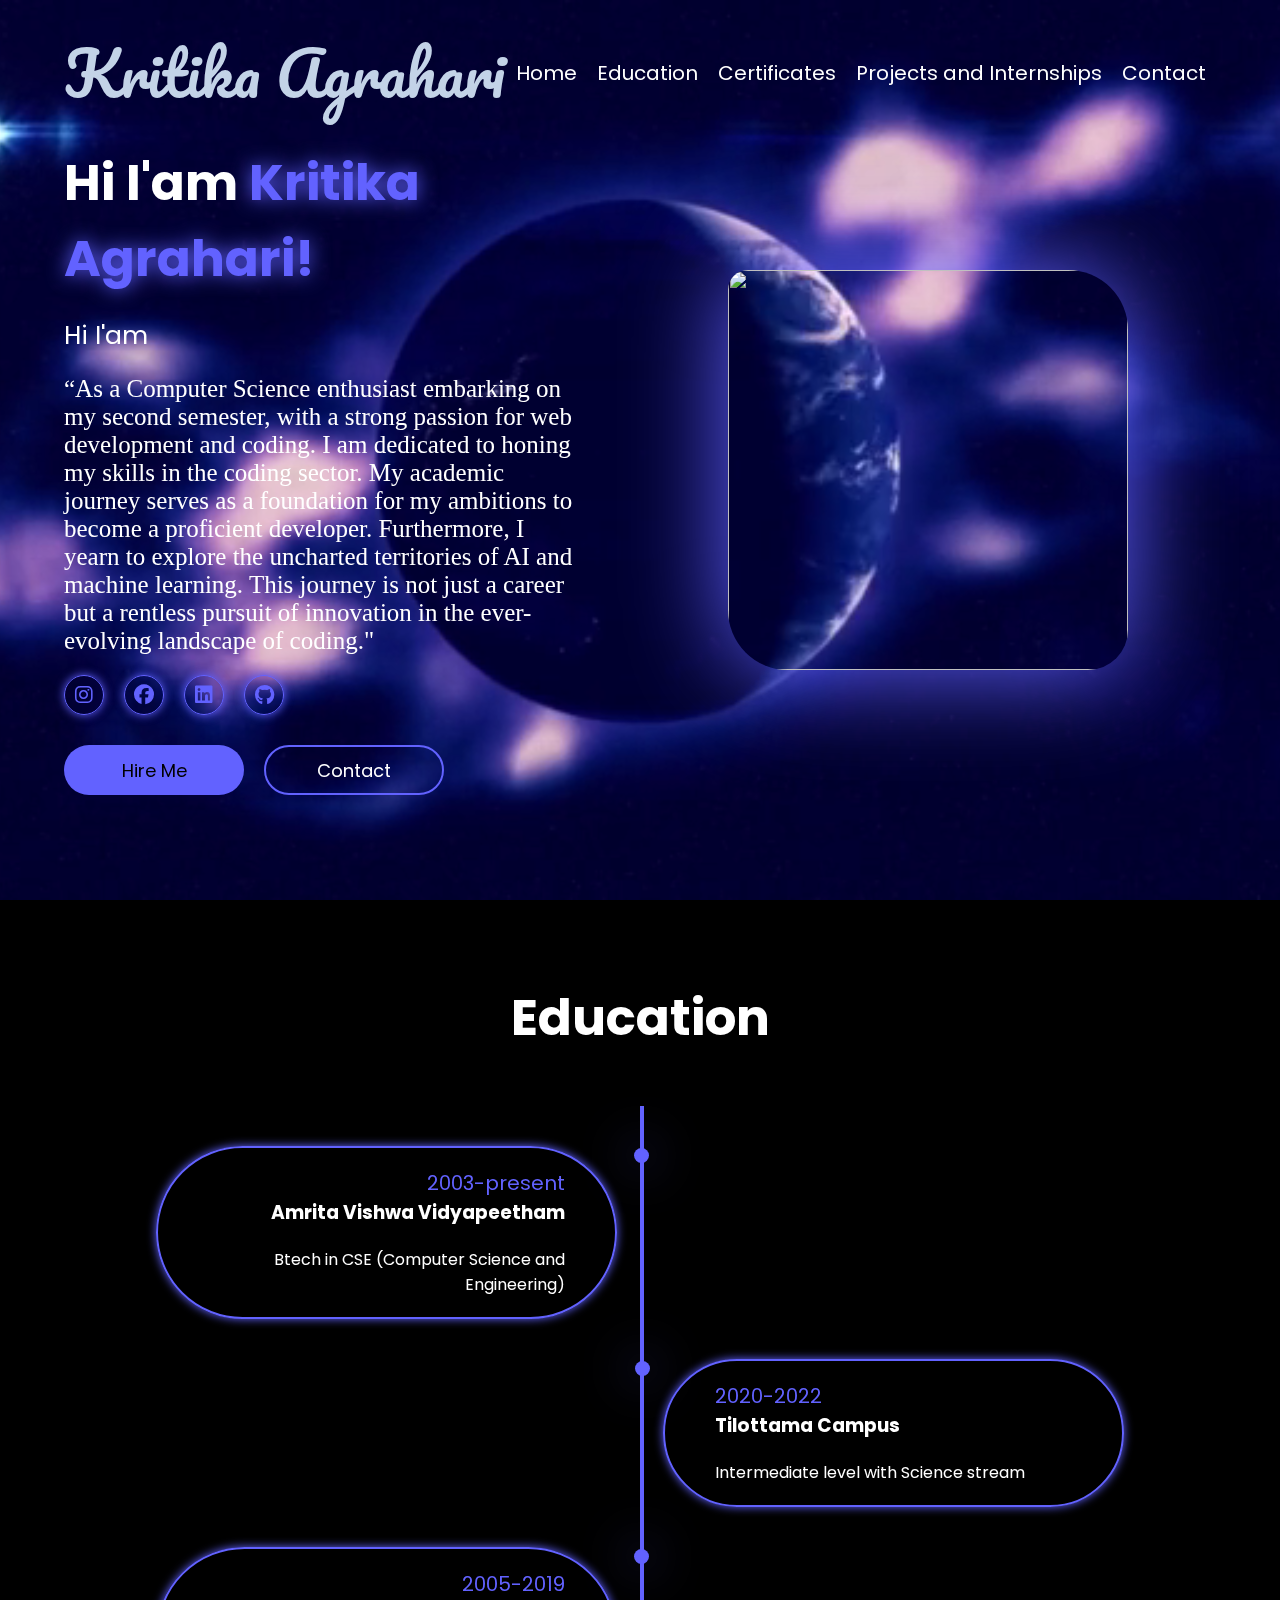
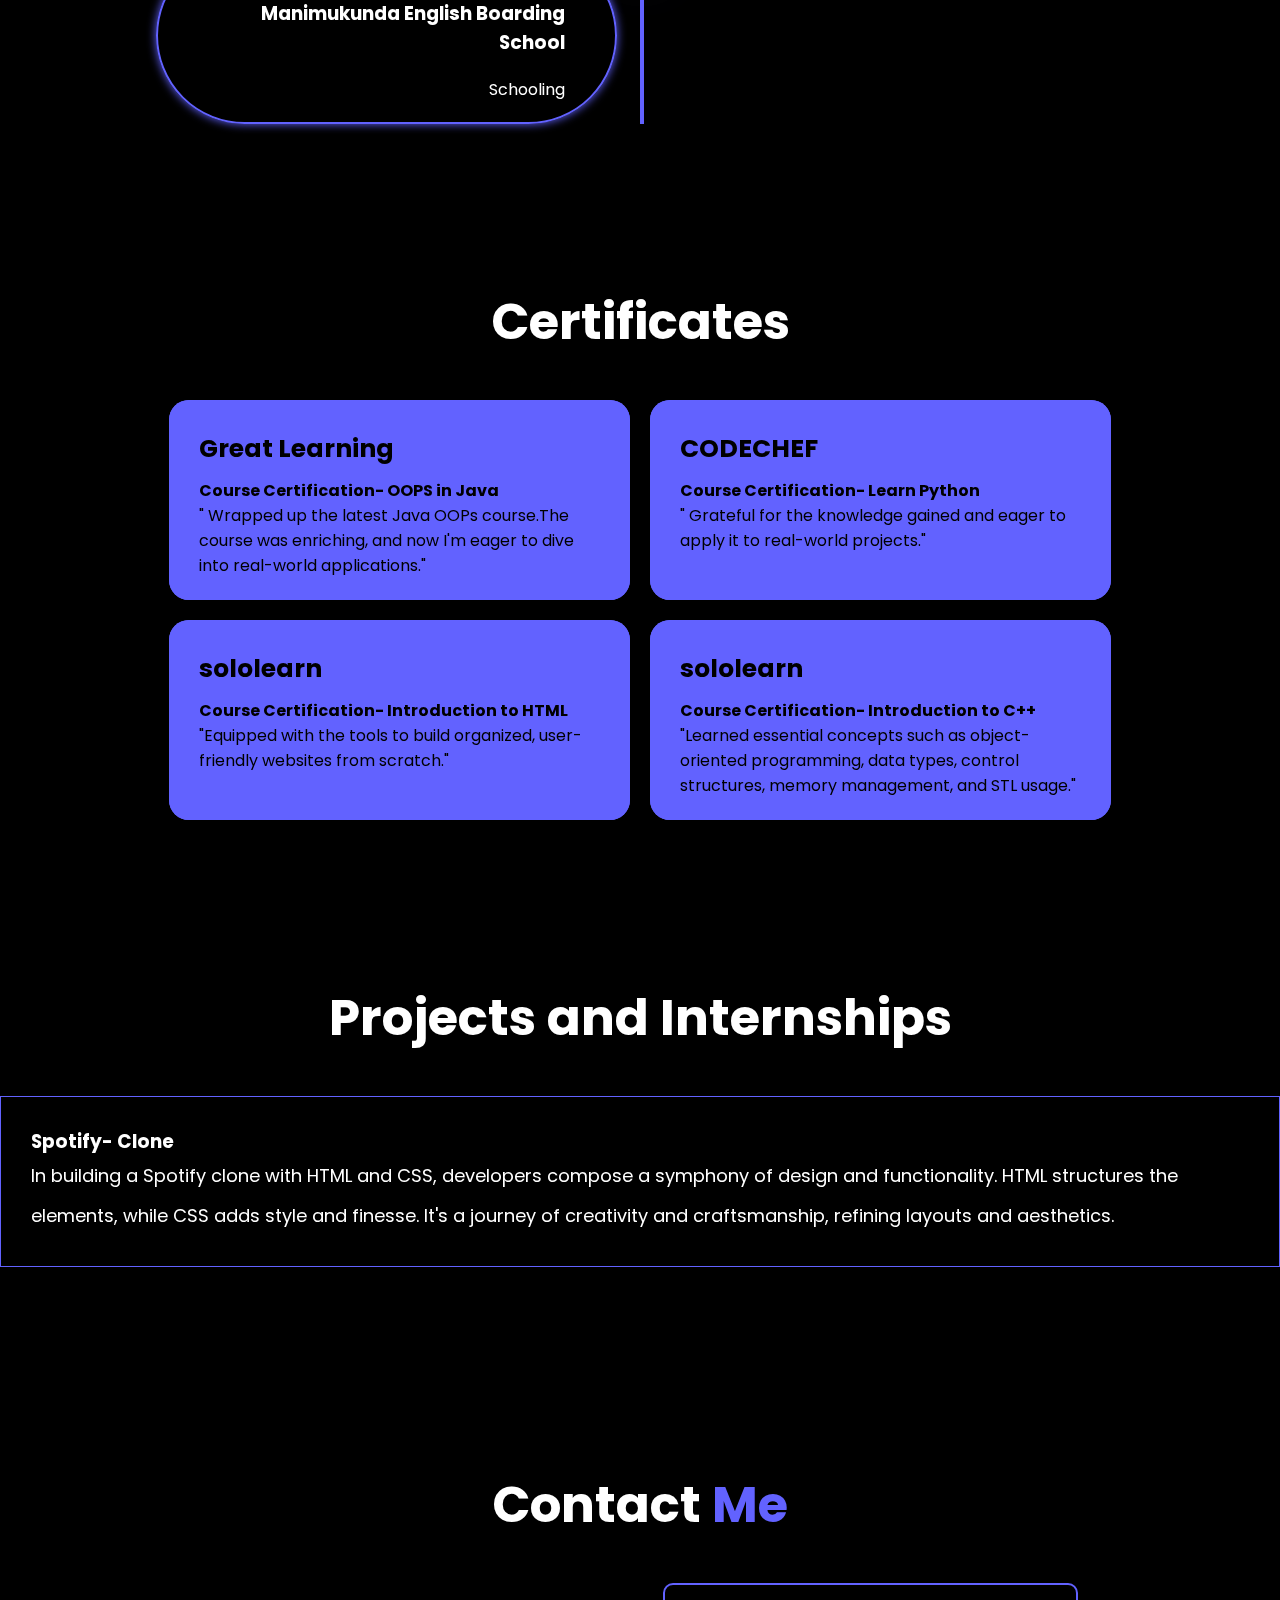
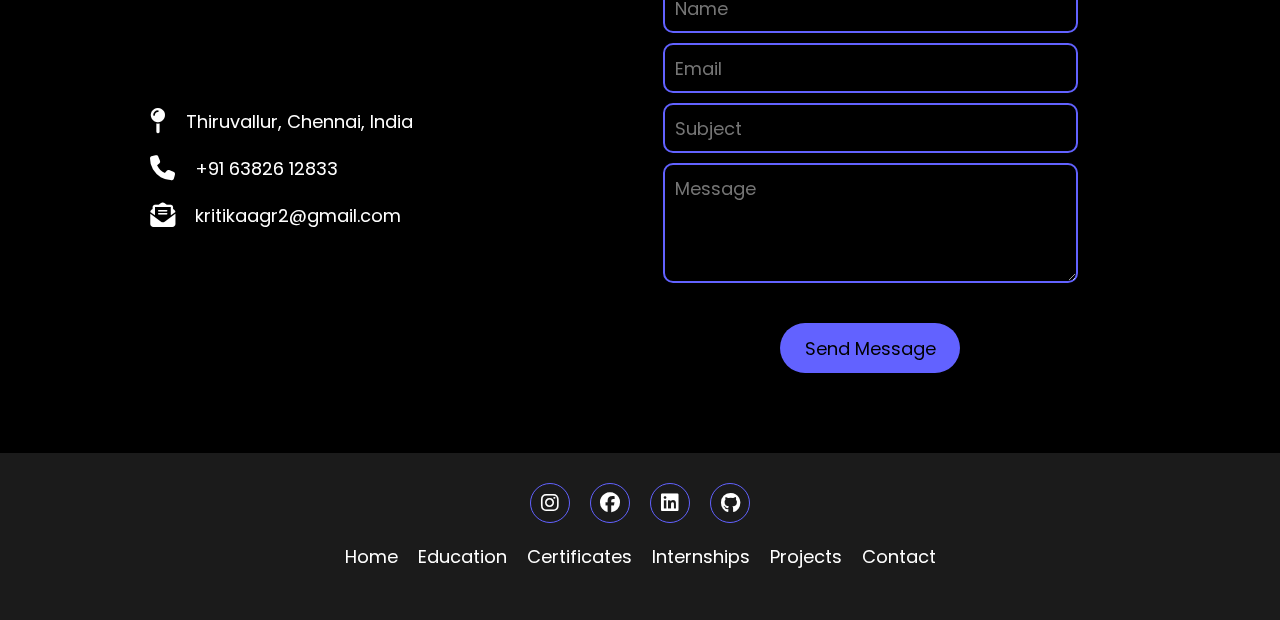
==== index.html @ 6fe006dc "Update and rename uidprot.html to index.html" ====
<!DOCTYPE html>
<html lang="en">

<head>
    <meta charset="UTF-8">
    <meta name="viewport" content="width=device-width, initial-scale=1.0">
    <link rel="stylesheet" href="labc.css">
    <link rel="stylesheet" href="https://cdnjs.cloudflare.com/ajax/libs/font-awesome/6.5.1/css/all.min.css">
    <title>Kritika Agrahari</title>
    <link rel="stylesheet" href="https://cdnjs.cloudflare.com/ajax/libs/font-awesome/6.5.1/css/all.min.css">
    <link rel="stylesheet" href="https://cdn.jsdelivr.net/npm/swiper@11/swiper-bundle.min.css" />
    <link rel="preconnect" href="https://fonts.googleapis.com">
<link rel="preconnect" href="https://fonts.gstatic.com" crossorigin>
<link href="https://fonts.googleapis.com/css2?family=Pacifico&display=swap" rel="stylesheet">


</head>
<body>
    <div class="video-container">
        <video autoplay muted loop>
            <source src="1175-143563015_small.mp4"type="video/mp4">
        </video>
    </div>

    <section class="header_wrapper">
        <header id="navbar">
            <div class="logo">
                <h2>Kritika Agrahari </h2>
            </div>
            <nav id="nav">
                <a href="#home"><p>Home</p></a>
                <a href="#portfolio"><p>Education</p></a>
                <a href="#services"> <p>Certificates</p></a>
                <a href="#testimonials"> <p>Projects and Internships</p></a>
                <a href="#contact"> <p>Contact &nbsp;</p></a>
                
            </nav>
            <!-- <button>Contact Now</button> -->
            <div class="bars" id="bars">
                <i class="fa-solid fa-bars-staggered"></i>
            </div>
        </header>
    </section>

    <section class="hero_wrapper" id="home">
        <div class="hero">
            <div class="hero_info">
                <h1>Hi I'am <span>Kritika Agrahari!</span></h1>
                <h2>Hi I'am <span id="element"></span></h2>
                <p>“As a Computer Science enthusiast embarking on my second semester, with a strong passion for web development and coding. I am dedicated to honing my skills in the coding sector. My academic journey serves as a foundation for my ambitions to become a proficient developer. Furthermore, I yearn to explore the uncharted territories of AI and machine learning. This journey is not just a career but a rentless pursuit of innovation in the ever-evolving landscape of coding."
                </p>
                <div class="social_icons">
                    <i class="fa-brands fa-instagram"></i>
                    <i class="fa-brands fa-facebook"></i>
                    <i class="fa-brands fa-linkedin"></i>
                    <i class="fa-brands fa-github"></i>

                </div>
                <div class="btns">
                    <button>Hire Me</button>
                    <button>Contact</button>
                </div>
            </div>
            <div class="hero_img">
                <img src="[removal.ai]_a592445e-6983-4920-be2d-e1e6b20d1626-whatsapp-image-2024-04-17-at-17-56-25_a89b6cb2.png">
            
                <!-- <img src="[removal.ai]_34752390-8a5a-404c-9284-aeed8be8aa2e-img_20240307_031027.png">
             -->
            </div>
        </div>
    </section>

    <section>
        <div class="about home">
            
        </div>
    </section>

    <section>
        <div class="education" id="portfolio">
            <h2>Education</h2>
            <div class="timeline">
                <div class="timeline_box left  ">
                    <span>2003-present</span>
                    <h3>Amrita Vishwa Vidyapeetham</h3>
                    <p>Btech in CSE (Computer Science and Engineering)</p>
                </div>
                <div class="timeline_box right  ">
                    <span>2020-2022</span>
                    <h3>Tilottama Campus</h3>
                    <p>Intermediate level with Science stream</p>
                </div>
                <div class="timeline_box left  ">
                    <span>2005-2019</span>
                    <h3>Manimukunda English Boarding School</h3>
                    <p>Schooling</p>
                </div>
            
        </div>
    </section>

    <section>
        <div class="services" id="services">
            <h2>Certificates</h2>
            <div class="services_cards">
                <div class="services_card">
                    <h3>Great Learning</h3>
                    <h4>Course Certification- OOPS in Java</h4>
                    <p>" Wrapped up the latest Java OOPs course.The course was enriching, and now I'm eager to dive into real-world applications."</p>
                </div>
                <div class="services_card">
                    <h3>CODECHEF</h3>
                    <h4>Course Certification- Learn Python</h4>
                    <p>" Grateful for the knowledge gained and eager to apply it to real-world projects."</p>
                </div>
                <div class="services_card">
                    <h3>sololearn</h3>
                    <h4>Course Certification- Introduction to HTML</h4>
                    <p>"Equipped with the tools to build organized, user-friendly websites from scratch."</p>
                </div>
                <div class="services_card">
                    <h3>sololearn</h3>
                    <h4>Course Certification- Introduction to C++</h4>
                    <p>"Learned essential concepts such as object-oriented programming, data types, control structures, memory management, and STL usage."</p>
                 
                </div> 
            </div>
        </div>
    </section>
       <section>
        <div class="project_main" id="testimonials">
            <h2>Projects and Internships</h2>
            <div class="swiper mySwiper">
                <div class="swiper-wrapper">
                    <div class="swiper-slide">
                        <div class="project_sec">
                            <h3> Spotify- Clone</h3>
                                <p> In building a Spotify clone with HTML and CSS, developers compose a symphony of design and functionality. HTML structures the elements, while CSS adds style and finesse. It's a journey of creativity and craftsmanship, refining layouts and aesthetics. 
                                </p>
                             
                        </div>
                    </div>
                    
                    <div class="swiper-slide">
                        <div class="project_sec">
                            <h3> Calculator</h3>
                            <p> The JavaScript functionality in app.js enables dynamic calculations. Users can perform operations using digit and operator buttons, with additional features like AC, DEL, and ±. The design is responsive and showcases a dark theme with vibrant buttons.
                            </p>
                         
                        </div>
                    </div>

            
                     <div class="swiper-slide">
                        <div class="project_sec">
                            <h3>Landing Page </h3>
                            <p> HTML webpage introduces Nepal with a stylish header, concise sections detailing its geography, culture, and key features. Styled using a purple color scheme and cursive font, the page divides information into a welcoming showcase and informative sections.
                            </p>
                         
                        </div>
                    </div>  

                    <div class="swiper-slide">
                        <div class="project_sec">
                            <h3> InternPe - Intern</h3>
                                <p>Embarking on a Python internship is akin to stepping into the dynamic realm of coding wizardry, where every line of code written becomes a brushstroke on the canvas of innovation. <br><br>
                                </p>
                                
                             
                            
                        </div>
                    </div>  

                    <div class="swiper-slide">
                        <div class="project_sec">
                        <h3> Cognifyz - Intern</h3>
                            <p>  C++ internship at Congnifyz! Ready to apply my skills, learn from the best, and contribute to innovative projects. Let's code our way to success together.
                                C++ code lies a world where efficiency meets elegance.<br>
                            <br>
                            </p>
                    </div>
                </div>


                <div class="swiper-slide">
                    <div class="testimonial_sec">
                       
                            <h3> CodSoft - Intern</h3>
                            <p> It was an incredible journey during my internship at CODSOFT. I worked on various projects, including creating a captivating landing page, developing a portfolio, and designing a dynamic calculator using HTML, CSS, and JavaScript.  <br>  <br>
                            </p>
                            
                         
                    </div>
                </div>
                    </div>
                </div>
            </div>
        </div>
    </section>
    

    <section>
        <div class="contact" id="contact">
            <h2>Contact <span>Me</span></h2>

           <div class="contact_container">
            <div class="contact_detail">
               <div>
                <i class="fa-solid fa-map-pin"></i>
                <p>Thiruvallur, Chennai, India</p>
               </div>
               <div>
                <i class="fa-solid fa-phone"></i>
                <p>+91 63826 12833</p>
               </div>
               <div>
                <i class="fa-solid fa-envelope-open-text"></i>
                <p>kritikaagr2@gmail.com</p>
               </div>
            </div>
            <form class="contact_form">
                <input type="text" placeholder="Name" required>
                <input type="email" placeholder="Email" required>
                <input type="text" placeholder="Subject">
                <textarea name="" id="" cols="30" rows="10" placeholder="Message"></textarea>
                <button type="submit">Send Message</button> 
            </form>
           </div>
        </div>
    </section>

    <footer>
        <div class="social_links">
            <a href="#"><i class="fa-brands fa-instagram"></i></a>
            <a href="#"> <i class="fa-brands fa-facebook"></i></a>
            <a href="#"><i class="fa-brands fa-linkedin"></i></a>
            <a href="#"><i class="fa-brands fa-github"></i></a>
           
        </div>
        <div class="links">
            <a href="#"><p>Home</p></a>
            <a href="#"><p>Education</p></a>
            <a href="#"><p>Certificates</p></a>
            <a href="#"><p>Internships</p></a>
            <a href="#"><p>Projects</p></a>
            <a href="#"><p>Contact</p></a>
            
        </div>
       
    </footer>

    <script src="https://unpkg.com/typed.js@2.0.16/dist/typed.umd.js"></script>
    <script src="https://cdn.jsdelivr.net/npm/swiper@11/swiper-bundle.min.js"></script>
    <script src="apps.js">
  </script>
</body>
</html>
---- labc.css ----
@import url('https://fonts.googleapis.com/css2?family=Poppins:ital,wght@0,100;0,200;0,300;0,400;0,500;0,600;0,700;0,800;0,900;1,100;1,200;1,300;1,400;1,500;1,600;1,700;1,800;1,900&family=Roboto:ital,wght@0,100;0,300;0,400;0,500;0,700;0,900;1,100;1,300;1,400;1,500;1,700;1,900&display=swap');
* {
  padding: 0;
  margin: 0;
  box-sizing: border-box;
  list-style: none;
  text-decoration: none;
  font-family: "poppins", sans-serif;
  scroll-behavior: smooth;
  
}

body, html {
    margin: 0;
    padding: 0;
    height: 100%;
}
.video-container {
    position: fixed;
    top: 0;
    left: 0;
    width: 100%;
    height: 100%;
    overflow: hidden;
    z-index: -1;
}
video {
    position: absolute;
    top: 50%;
    left: 50%;
    min-width: 100%;
    min-height: 100%;
    width: auto;
    height: auto;
    transform: translate(-50%, -50%);
}
.content {
    position: relative;
    z-index: 1;
    text-align: center;
    padding: 50px;
    color: white;
}

header {
    width: 100% !important;
  }
  .contact {
    padding: 80px 20px; /* Adjust the padding as needed */
  }
    

:root {
  /* --main-color: #00ffee; */
  /* --main-color: #0ef; */
  --main-color:#6262ff;
  /* --main-color:linear-gradient(45deg, #f06, #3cf); */
/* 
  --main-color:#0d0e37; */
  
  /* --main-color:#7b0808; */


}
body {
  background-color:black;


}
section {
  display: flex;
  justify-content: center;
  align-items: center;
}
header {
  width: 1600px;
  display: flex;
  justify-content: space-between;
  align-items: center;
  padding: 20px 0;
  position: relative;
  position: fixed;
  top: 0;
  z-index: 999;
  transition:  all .5s ease-in-out;
}
.sticky{
    background-color: #000000;
    border-bottom: 2px solid var(--main-color);
}
.logo h2 {
  color: #c3d3e7;
  /* color: #fff; */
  font-size: 60px;
  cursor: pointer;
  transition: all .4s ease-in-out;
  font-family: "Pacifico", cursive;
  font-weight: 400;
  font-style: normal;
}
.logo h2:hover{
    transform: scale(1.1);
}


.logo h2 span {
  color: var(--main-color);
  filter: drop-shadow(0 0 10px var(--main-color));
}
nav {
  display: flex;
  justify-content: center;
  align-items: center;
  gap: 20px;
  
}
nav p {
  font-size: 20px;
  color: #fff;
  cursor: pointer;
  position: relative;
}
nav p:after{
    content: "";
    position: absolute;
    top: 100%;
    left: 0;
    height: 2px;
    width: 0;
    background-color: var(--main-color);
    transition: all .5s ease-in-out;
}
nav p:hover{
    /* color: var(--main-color); */
    color:#8f5020;
}
nav p:hover:after{
    width: 100%;
}
button {
  width: 180px;
  height: 50px;
  background-color: var(--main-color);
  border-radius: 25px;
  border: none;
  font-size: 18px;
  cursor: pointer;
}
button:hover {
  box-shadow: 0 0 30px var(--main-color);
}
.bars {
  font-size: 20px;
  display: none;
  color: var(--main-color);
  filter: drop-shadow(0 0 20px var(--main-color));
}

/* hero */
.hero_wrapper{
    min-height: 100vh;
}
.hero{
    
    width: 1600px;
    padding: 80px 0 ;
    padding-top:120px ;
    color: #fff;
    display: flex;
    justify-content: space-between;
    align-items: center;
}
.hero_info{
    
    width: 45%;
}

.hero_info h1{
    
    font-size: 50px;
    margin-bottom: 20px;
}
.hero_info h1 span{
    color: var(--main-color);
    filter: drop-shadow(0 0 10px var(--main-color));
    
}
.hero_info h2{
    font-size: 25px;
    margin-bottom: 20px;
    font-weight: 400;
    
}
.hero_info h2 span{
    color: var(--main-color);
}
.hero_info p{
    margin-bottom: 20px;
    font-family: "Lugrasimo", cursive;
    font-weight: 400;
    font-style: normal;
    font-size: 25px;
}
.hero_info .social_icons{
    margin-bottom: 30px;
    display: flex;
    /* justify-content: center; */
    align-items: center;
    gap: 20px;
}
.hero_info .btns{
    display: flex;
    align-items: center;
    gap: 20px;
}
.hero_info .btns button:nth-child(2){
    background-color: transparent;
    border: 2px solid var(--main-color);
    color: #fff;
}
.hero_info .social_icons i{
    height: 40px;
    width: 40px;
    font-size: 20px;
    border-radius: 50%;
    border: 1px solid var(--main-color);
    box-shadow: 0 0 10px var(--main-color);
    color: var(--main-color);
    display: flex;
    justify-content: center;
    align-items: center;
    transition: all .2s ease-in-out;
    cursor: pointer;
}
.hero_info .social_icons i:hover{
    transform: scale(1.1);
}
.hero_img{
    width: 50%;
    display: flex;
    justify-content: center;
    align-items: center;
    /* border-radius: 50%; */
    border-radius: 20px 60px 40px;
    transition: transform 0.3s;
    
    
}
.hero_img img{
    /* background-color:#6262ff ; */
    width: 400px;
    height: 400px;
    border-radius: 20px 60px 40px;
    box-shadow: 0 0 100px var(--main-color);
    animation:  glowing  3s linear infinite;
    
}
@keyframes glowing {
    0% {box-shadow: 0 0 20px var(--main-color)}
    50% {box-shadow: 0 0 150px var(--main-color)}
    100% {box-shadow: 0 0 20px var(--main-color)}
}
.hero_img img:hover{
    box-shadow: 0 0 150px var(--main-color);
   
 
}

/* education */

.education{
    display: flex;
    flex-direction: column;
    padding: 80px 0;
    width: 1500px;
    color: #fff;
    align-items: center;
}
.education h2{
    font-size: 50px;
    margin-bottom: 50px;
}
.timeline_box{
    width: 30%;
    border: 2px solid var(--main-color);
    border-radius: 100px;
    padding: 20px 50px;
    position: relative;
    margin-top: 40px;
    box-shadow: 0 0 10px var(--main-color);
    transition: all .4s ease-in-out;
}
.timeline_box:hover{
    box-shadow: 0 0 50px var(--main-color);
    /* transform: scale(1.1); */
}

.timeline{
    display: flex;
    flex-direction: column;
    /* align-items: center; */
    width: 100%;
    position: relative;
}
.timeline:after{
    content: "";
    position: absolute;
    top: 0;
    left: 50%;
    width: 4px;
    height: 100%;
    background-color: var(--main-color);
}

.timeline_box h3{
    margin-bottom: 20px;
}
.timeline_box span{
    color: var(--main-color);
    font-size: 20px;
}
.timeline .left{
    margin-left: 18%;
    text-align: right;
}
.timeline .right{
   margin-left: 52%;
}

.timeline .left:after,.timeline .right:after {

    position: absolute;
    content: "";
    top: 0;
    height: 15px;
    width: 15px;
    border-radius: 50%;
    background-color: var(--main-color);
    box-shadow: 0 0 50px var(--main-color);
}
.timeline .left:after{
    right: -9.5%;
}
.timeline .right:after{
    left: -8.5%;
}

/* services */

.services{
    display: flex;
    flex-direction: column;
    align-items: center;
    justify-content: center;
    gap: 40px;
    width: 1600px;
    padding: 80px 0;
}
.services h2{
    font-size: 50px;
    color: #fff;
}
.services_cards{
    display: flex;
    justify-content: center;
    align-items: center;
    gap: 20px;
    flex-wrap: wrap;
}
.services_card{
    width: 35%;
    height: 200px;
    background-color: var(--main-color);
    color: #000;
    border-radius: 20px;
    padding: 30px;
    position: relative;
    z-index: 10;
    /* border: 2px solid var(--main-color); */
    transition: all .5s ease-in-out;
    overflow: hidden;
}
.services_card::before{
    content: "";
    position: absolute;
    width: 100%;
    height: 100%;
    left: 0%;
    top: 0;
    z-index: -1;
    background-color: var(--main-color);
}
.services_card:after{
    content: "";
    position: absolute;
    width: 100%;
    height: 100%;
    left: -100%;
    top: 0;
    background-color: white;
    z-index: -1;
    transition: all .7s ease-in-out;
}
.services_card:hover{
    /* background-color: #fff; */
    transform: scale(1.05);
}
.services_card:hover:after{
    left: 0;
}
.services_card h3{
    font-size: 25px;
    margin-bottom: 10px;
}

/* testimonials */

/* testimonial */


.testimonial_main{
    width: 1600px;
    padding: 80px 0;
    color: #fff;
}
.testimonial_main h2{
    font-size: 50px;
    text-align: center;
    margin-bottom: 40px;
    ;
}

.testimonial_detail button {
    margin-top: 40px;
    width: 200px;
    height: 50px;
    font-size: 18px;
    color: #FFB100;
    cursor: pointer;
    border: 1px solid #FFB100;
    background-color: transparent;
    transition: all .5s ease-in-out;
}

.testimonial_detail button:hover {
    color: #062265;
    background-color: #FFB100;
}
.testimonial_detail p{
    color: rgba(0, 0, 0, 0.6);
    font-size: 18px;
}
.testimonial_slider{
    width: 66%;
    display: flex;
    gap: 2%;
}
.swiper {
    width: 100%;
    overflow-x: hidden;
}

.swiper-slide {
    display: flex;
}
.testimonial_sec{
    border: 1px solid var(--main-color);
    padding: 30px;
}
.testimonial_sec:hover{
    /* box-shadow: 0 0 30px var(--main-color); */
    /* transform: scale(1.02); */
    box-shadow: 0 0 40px var(--main-color) inset;
}

.testimonial_sec p{
   
    font-size: 18px;
    line-height: 40px;
}
.swiper {
    margin-left: auto;
    margin-right: auto;
}
.testimonial_user{
    margin-top: 30px;
    display: flex;
    gap: 20px;
}
.testimonial_user img{
    border-radius: 50%;
}
.testimonial_user h4{
    font-size: 20px;
    color: var(--main-color);
}

.project_main{
    width: 1600px;
    padding: 80px 0;
    color: #fff;
}
.project_main h2{
    font-size: 50px;
    text-align: center;
    margin-bottom: 40px;
    ;
}

.project_detail button {
    margin-top: 40px;
    width: 200px;
    height: 50px;
    font-size: 18px;
    color: #FFB100;
    cursor: pointer;
    border: 1px solid #FFB100;
    background-color: transparent;
    transition: all .5s ease-in-out;
}

.project_detail button:hover {
    color: #062265;
    background-color: #FFB100;
}
.project_detail p{
    color: rgba(0, 0, 0, 0.6);
    font-size: 18px;
}
.project_slider{
    width: 66%;
    display: flex;
    gap: 2%;
}
.swiper {
    width: 100%;
    overflow-x: hidden;
}

.swiper-slide {
    display: flex;
}
.project_sec{
    border: 1px solid var(--main-color);
    padding: 30px;
}
.project_sec:hover{
    /* box-shadow: 0 0 30px var(--main-color); */
    /* transform: scale(1.02); */
    box-shadow: 0 0 40px var(--main-color) inset;
}

.project_sec p{
   
    font-size: 18px;
    line-height: 40px;
}
.swiper {
    margin-left: auto;
    margin-right: auto;
}
.project_user{
    margin-top: 30px;
    display: flex;
    gap: 20px;
}







/* contact */

.contact{
    display: flex;
    flex-direction: column;
    align-items: center;
    justify-content: center;
    color: #fff;
    width: 1600px;
    padding: 80px 0;
}
.contact h2{
    font-size: 50px;
    margin-bottom: 40px;
}
.contact h2 span{
    color: var(--main-color);
}

.contact_container{
    display: flex;
    justify-content: center;
    align-items: center;
    width: 100%;
}
.contact_detail{
    width: 40%;
}
.contact_detail h3{
    font-size: 30px;
    margin-bottom: 30px;
    color: var(--main-color);
}
.contact_detail h4{
    font-weight: 400;
    font-size: 18px;
    margin-bottom: 20px;
}
.contact_detail p{
    font-size: 18px;
}
.contact_detail div{
    display: flex;
    align-items: center;
    gap: 20px;
    margin-bottom: 20px;
}
.contact_detail i{
    font-size: 25px;
}
.contact_form{
    width: 45%;
    display: flex;
    flex-direction: column;
    align-items: center;
    justify-content: center;
    gap: 10px;
}
 .contact_form input,.contact_form textarea{
    width: 80%;
    height: 50px;
    background-color: transparent;
    border: 2px solid var(--main-color);
    border-radius: 10PX;
    padding: 10px;
    color: #fff;
    font-size: 18px;
}
.contact_form textarea{
    height: 120px !important;
    margin-bottom: 30px;
}

/* footer */

footer{
    display: flex;
    flex-direction: column;
    align-items: center;
    justify-content: center;
    color: #fff;
    padding: 30px 0;
    background-color: #1b1b1b;
}
footer .social_links{
    display: flex;
    align-items: center;
    gap: 20px;
}
footer .social_links i{
    height: 40px;
    width: 40px;
    display: flex;
    justify-content: center;
    align-items: center;
    font-size: 20px;
    border: 1px solid var(--main-color);
    border-radius:50%;
    transition: all .3s ;
}
footer a{
    color: #fff;
}
footer .social_links i:hover{
    background-color: var(--main-color);
    color: #000;
    transform: scale(1.3) translateY(-5px);
    box-shadow: 0 0 25px var(--main-color);
}

footer .links{
    display: flex;
    flex-wrap: wrap;
    align-items: center;
    justify-content: center;
    gap: 20px;
    margin: 20px 0;
}
footer p{
    font-size: 18px;
    text-align: center;
}
footer p span{
    color: var(--main-color);
    cursor: pointer;
}

@media (max-width: 1700px) {
  header {
    width: 100%;
    padding: 20px 5%;
  }
  .hero{
    width: 100%;
    padding: 80px 5%;
    padding-top: 120px ;
  }
  .education,.services,.testimonial_main,.contact{
    width: 100%;
    padding: 80px 5%;
  }
}
@media (max-width: 1400px) {
    .hero_img img{
        width: 400px;
        height: 400px;
    }
    .timeline_box{
        width: 40%;
    }
    .timeline .left{
        margin-left: 8%;
        text-align: right;
    }
    .timeline .right{
       margin-left: 52%;
    }
    .timeline .left:after{
        right: -7.5%;
    }
    .timeline .right:after{
        left: -6.5%;
    }
    .services_card{
        width: 40% ;
    }
}
@media (max-width: 1024px) {
    .hero{
        flex-direction: column-reverse;
    }
    .hero_img img{
        width: 350px;
        height: 350px;
    }
    .hero_info{
        width: 100%;
        margin-top: 50px;
    }
    .timeline:after{
        display: none;
    }
    .timeline .left:after,.timeline .right:after{
        display: none;
    }
    .timeline_box{
        width: 50%;
    }
    .timeline .left{
        margin-left: 0;
    }
    .services_card{
        width: 45% ;
    }
}
@media (max-width: 900px) {
  .bars {
    display: block;
  }
  nav {
    position: absolute;
    top: 100%;
    left: 0%;
    width: 100%;
    flex-direction: column;
    background-color: #fff;
    width: 100%;
    height: 0;
    overflow: hidden;
    transition: all 0.5s ease-in-out;
  }
  nav p{
    color: #000;
  }
  .show {
    height: 280px;
    padding: 30px;
  }
  .services_card{
    width: 90%;
    height: 280px;
  }
  .contact_container{
    flex-direction: column-reverse;
  }
  .contact_form{
    width: 80%;
  }
  .contact_detail{
    margin-top: 50px;
    width: 100%;
  }
}
@media (max-width: 768px) {
    .hero_info h1{
        font-size: 40px;
    }
    .hero_info h2{
        font-size: 20px;
    }
    .timeline_box{
        width: 100%;
    }
    .timeline .left{
        margin-left: 0%;
        text-align: left;
    }
    .timeline .right{
        margin-left: 0%;
    }
}
@media (max-width: 500px) {
    .testimonial_main h2,.services h2,.education h2{
        font-size: 40px;
    }
    .testimonial_sec{
        width: 90%;
        margin-left: 5%;
    }
    .contact_form{
        width: 100%;
    }
    footer{
        
    gap: 30px;
    padding: 30px 5%;
    }
}
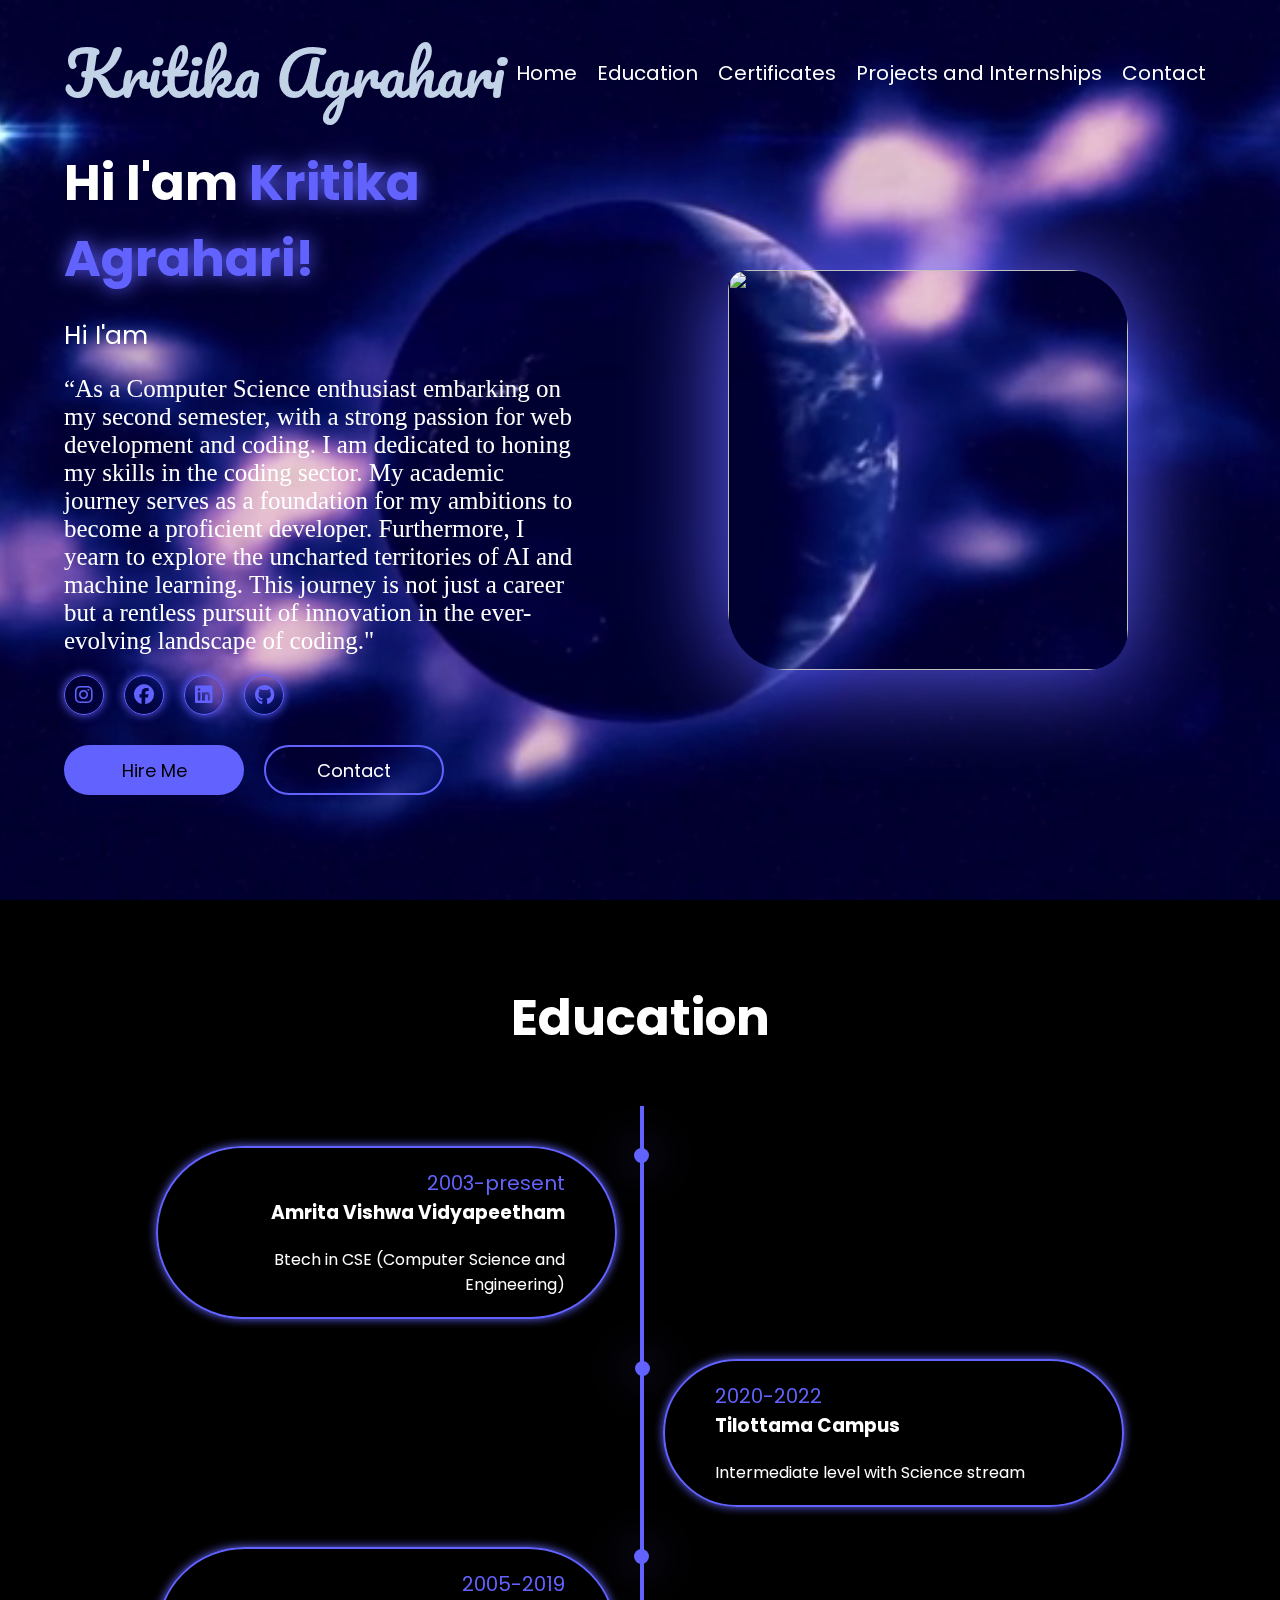
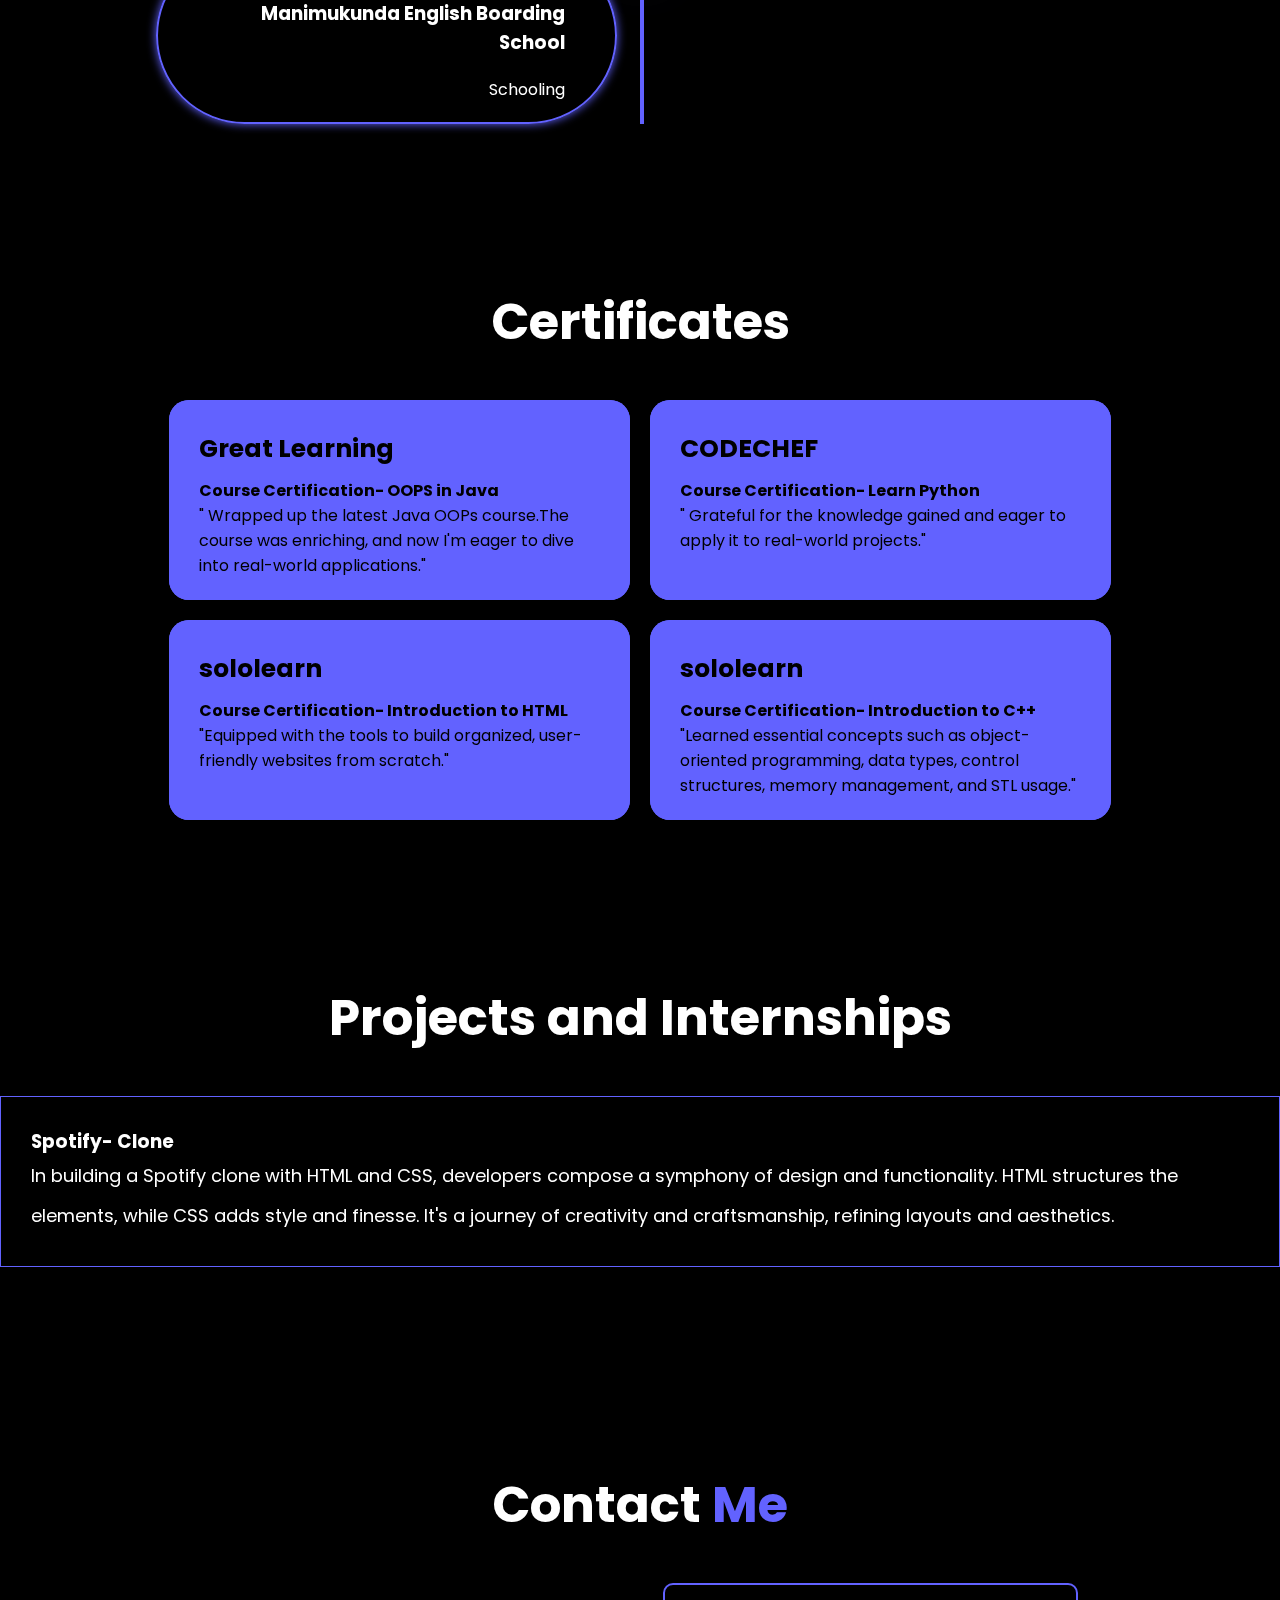
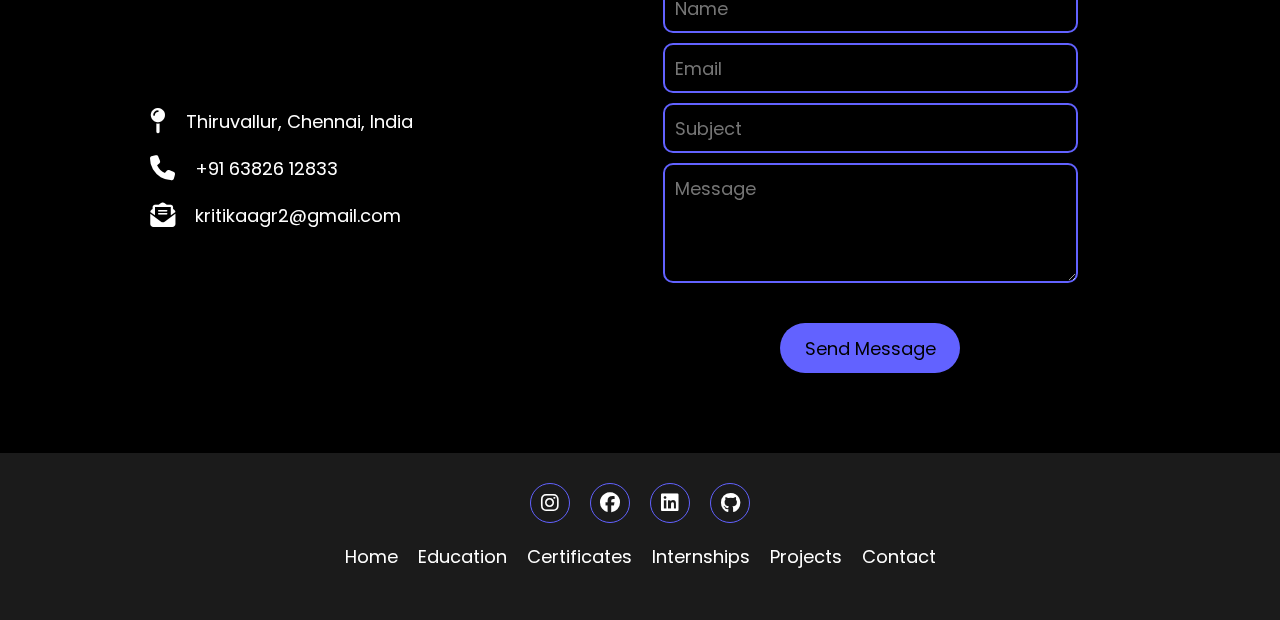
==== commit 80f8abc5: "Update index.html" ====
--- a/index.html
+++ b/index.html
@@ -33,7 +33,6 @@
                 <a href="#services"> <p>Certificates</p></a>
                 <a href="#testimonials"> <p>Projects and Internships</p></a>
                 <a href="#contact"> <p>Contact &nbsp;</p></a>
-                
             </nav>
             <!-- <button>Contact Now</button> -->
             <div class="bars" id="bars">
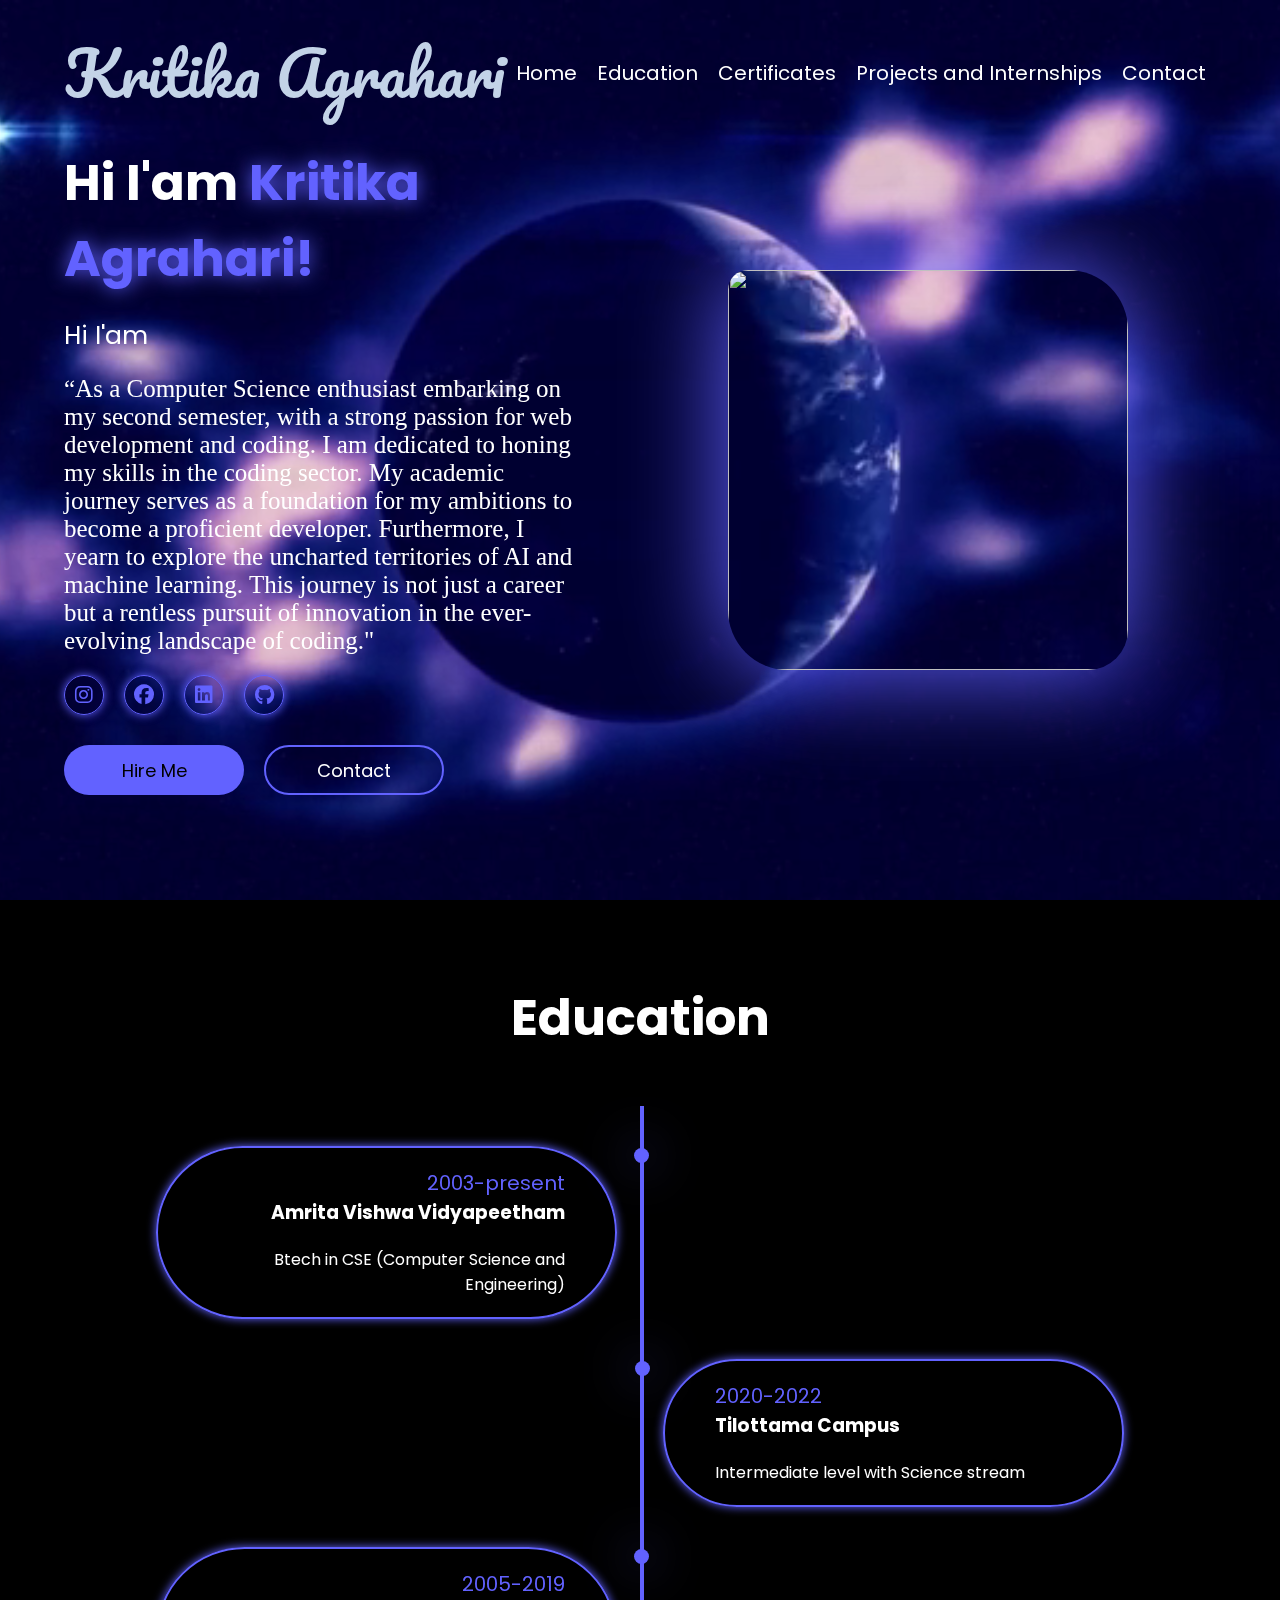
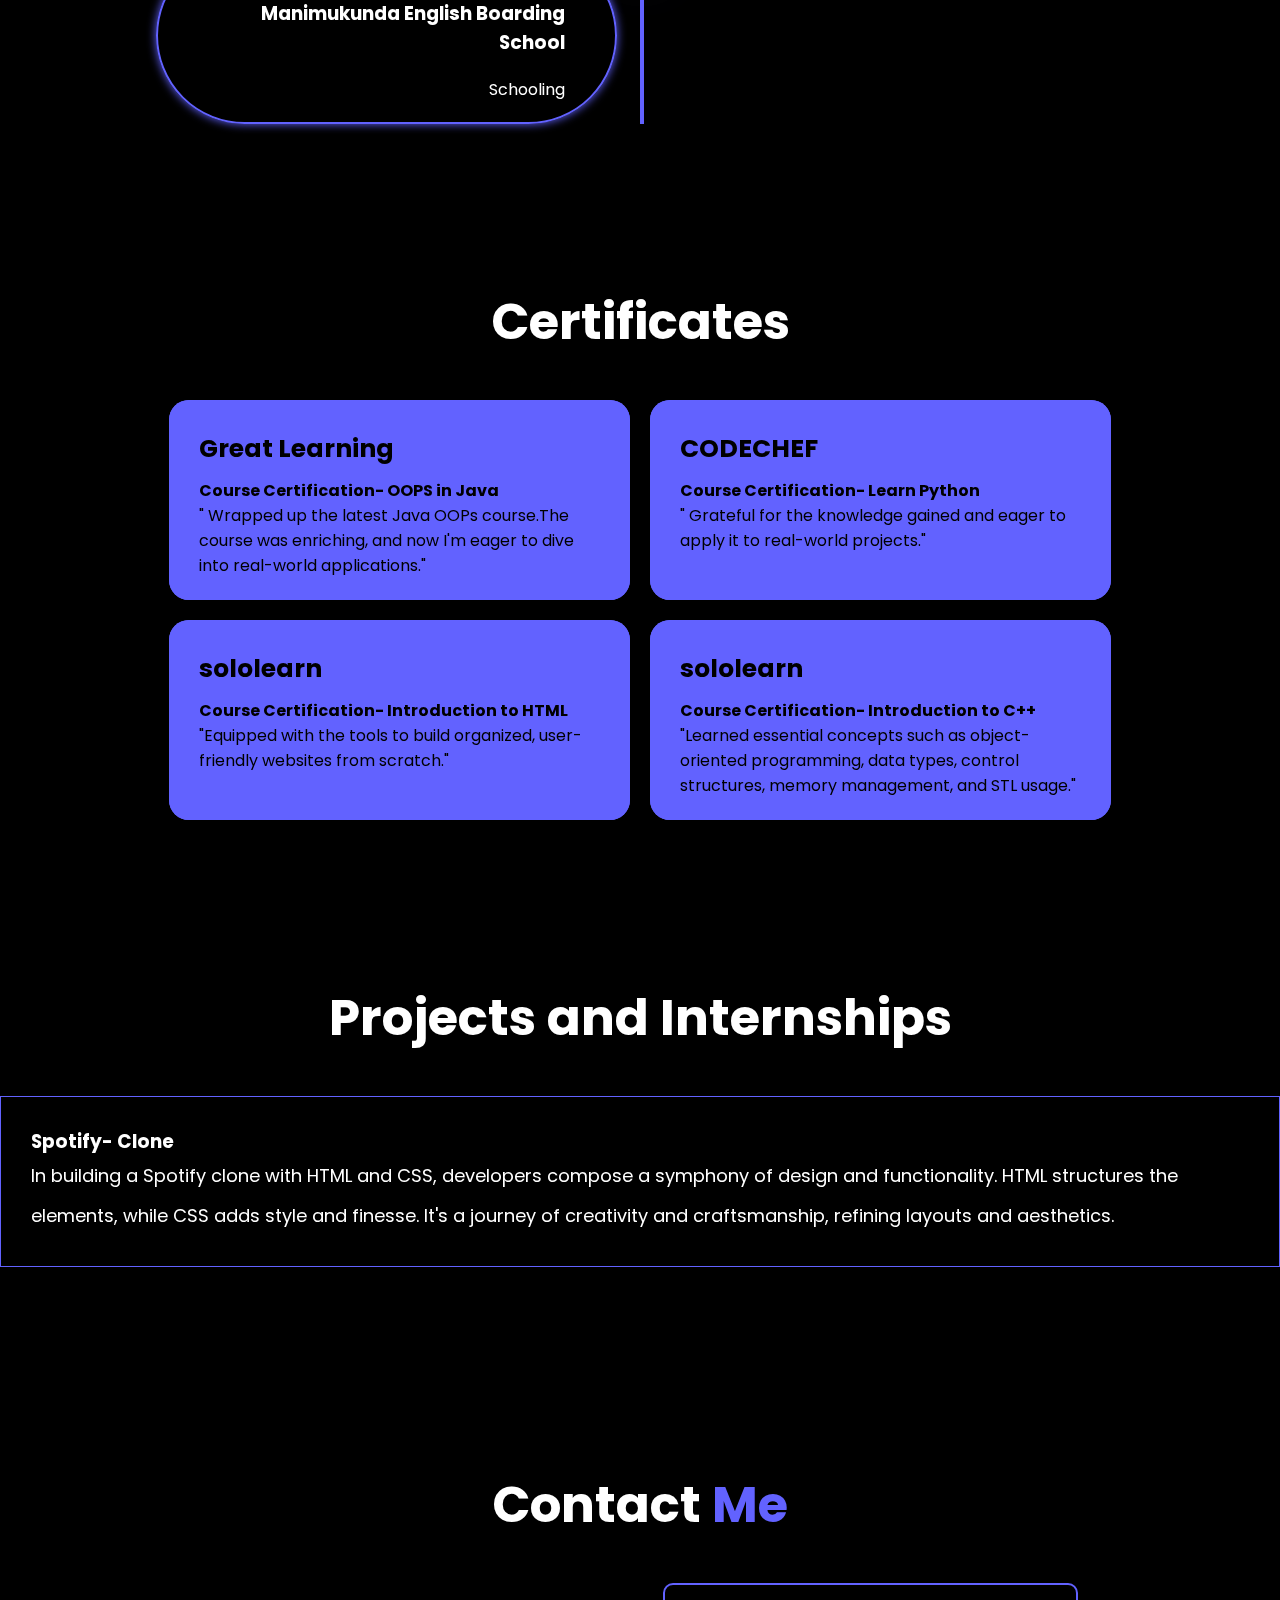
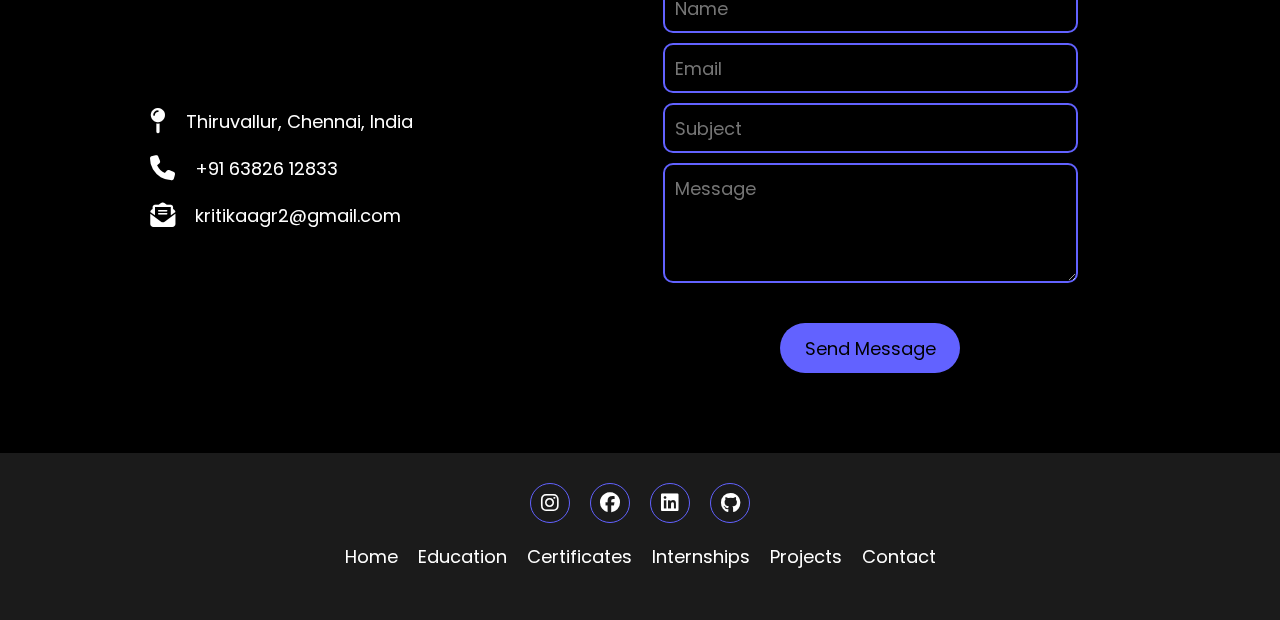
==== commit dcbb5e08: "Update index.html" ====
--- a/index.html
+++ b/index.html
@@ -34,6 +34,8 @@
                 <a href="#testimonials"> <p>Projects and Internships</p></a>
                 <a href="#contact"> <p>Contact &nbsp;</p></a>
             </nav>
+
+            
             <!-- <button>Contact Now</button> -->
             <div class="bars" id="bars">
                 <i class="fa-solid fa-bars-staggered"></i>
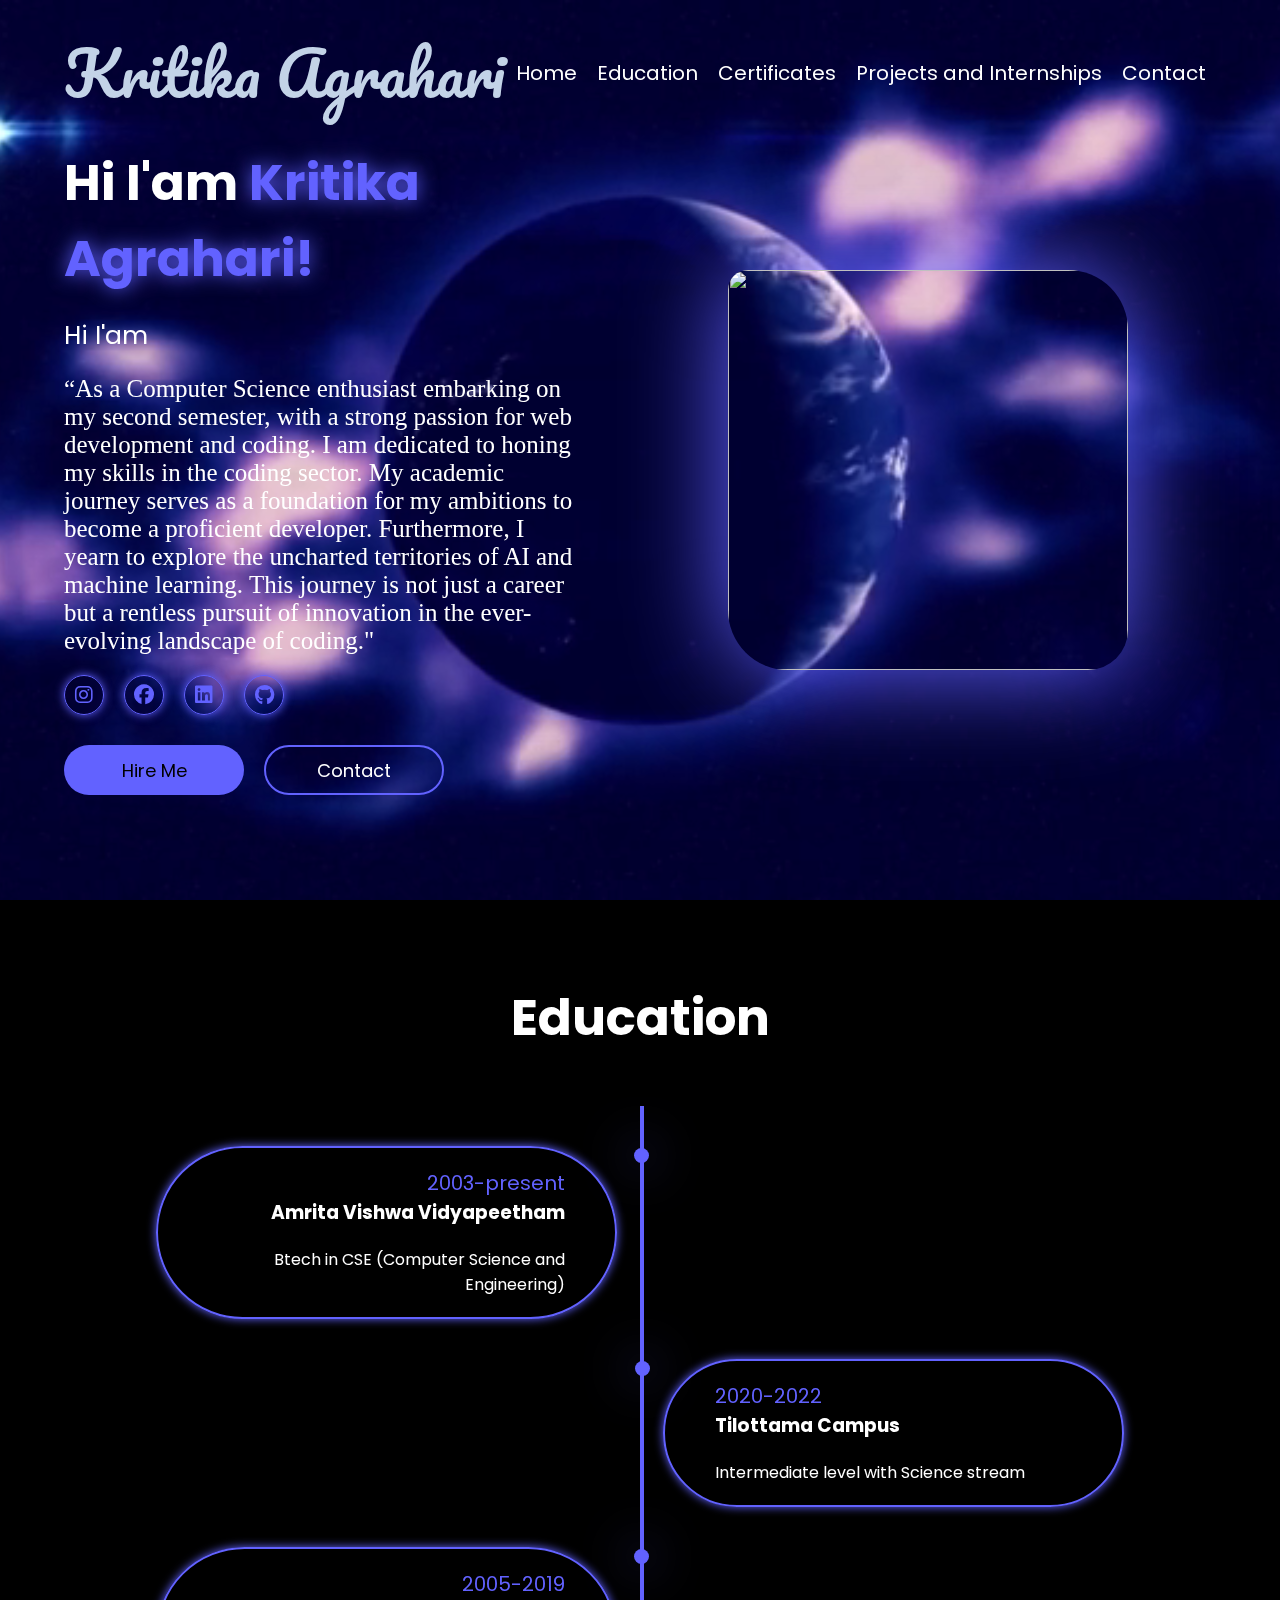
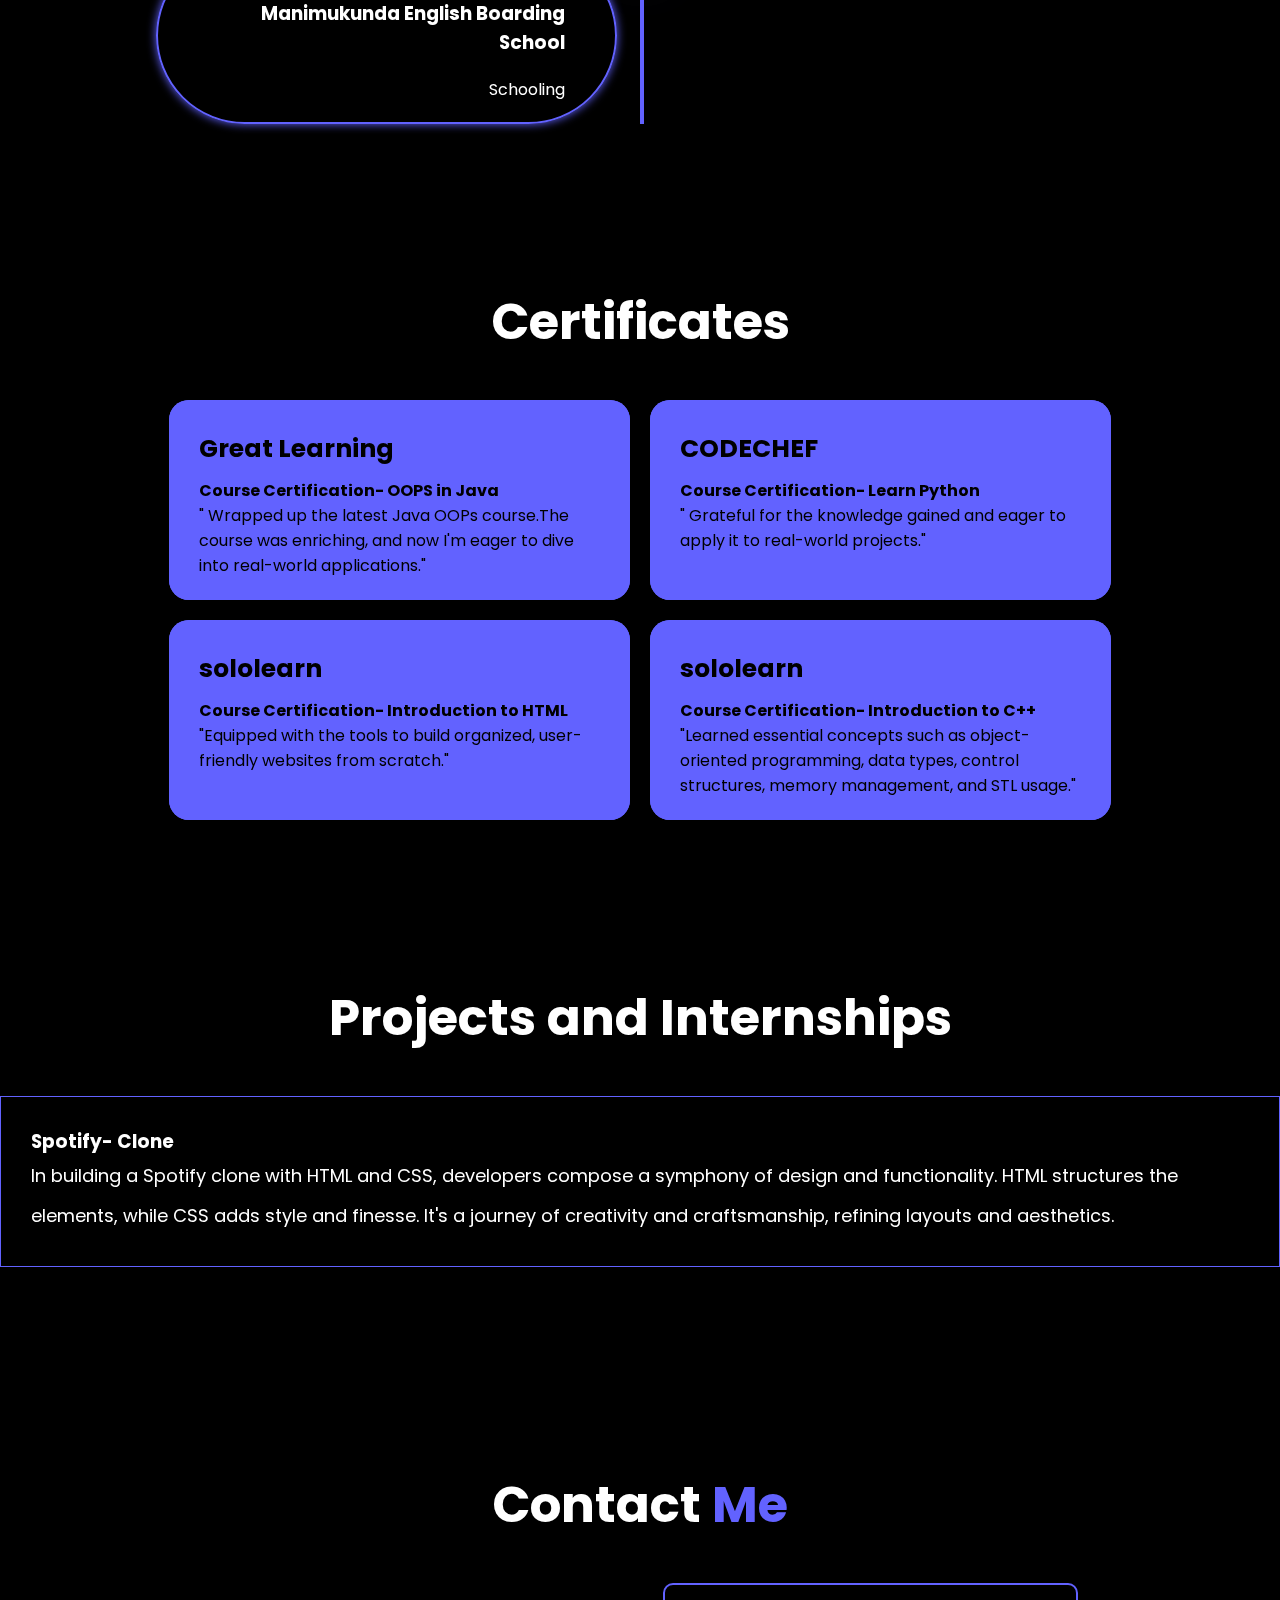
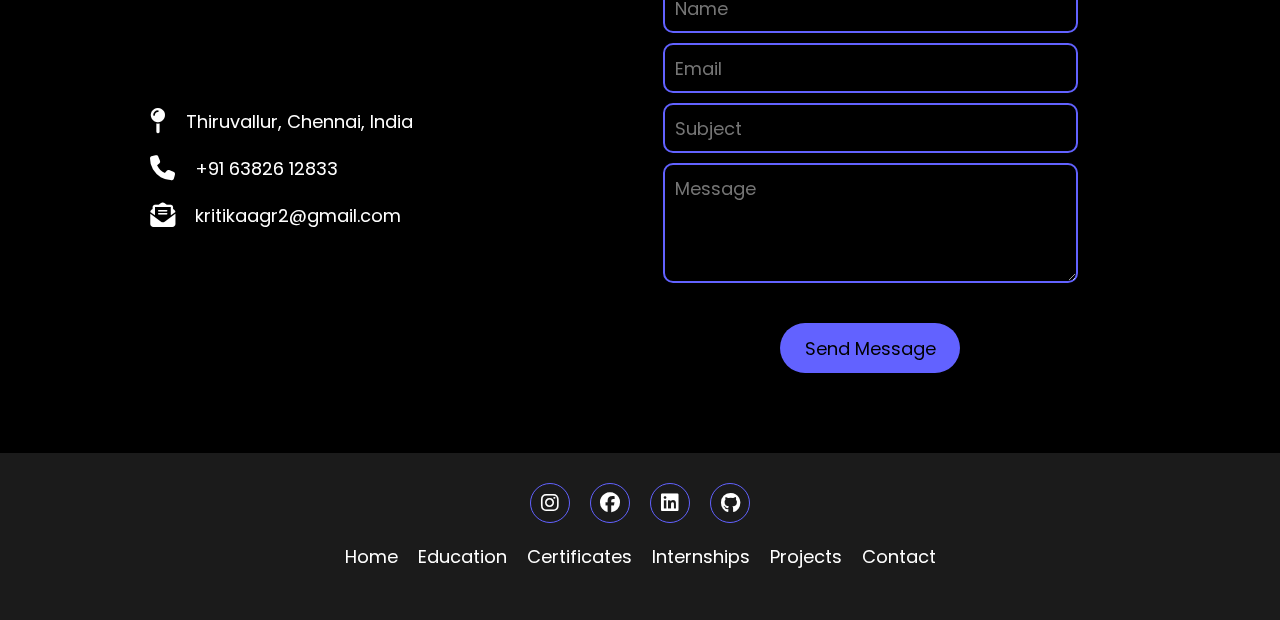
==== commit a6d1f73d: "Update index.html" ====
--- a/index.html
+++ b/index.html
@@ -12,9 +12,8 @@
     <link rel="preconnect" href="https://fonts.googleapis.com">
 <link rel="preconnect" href="https://fonts.gstatic.com" crossorigin>
 <link href="https://fonts.googleapis.com/css2?family=Pacifico&display=swap" rel="stylesheet">
-
-
 </head>
+    
 <body>
     <div class="video-container">
         <video autoplay muted loop>
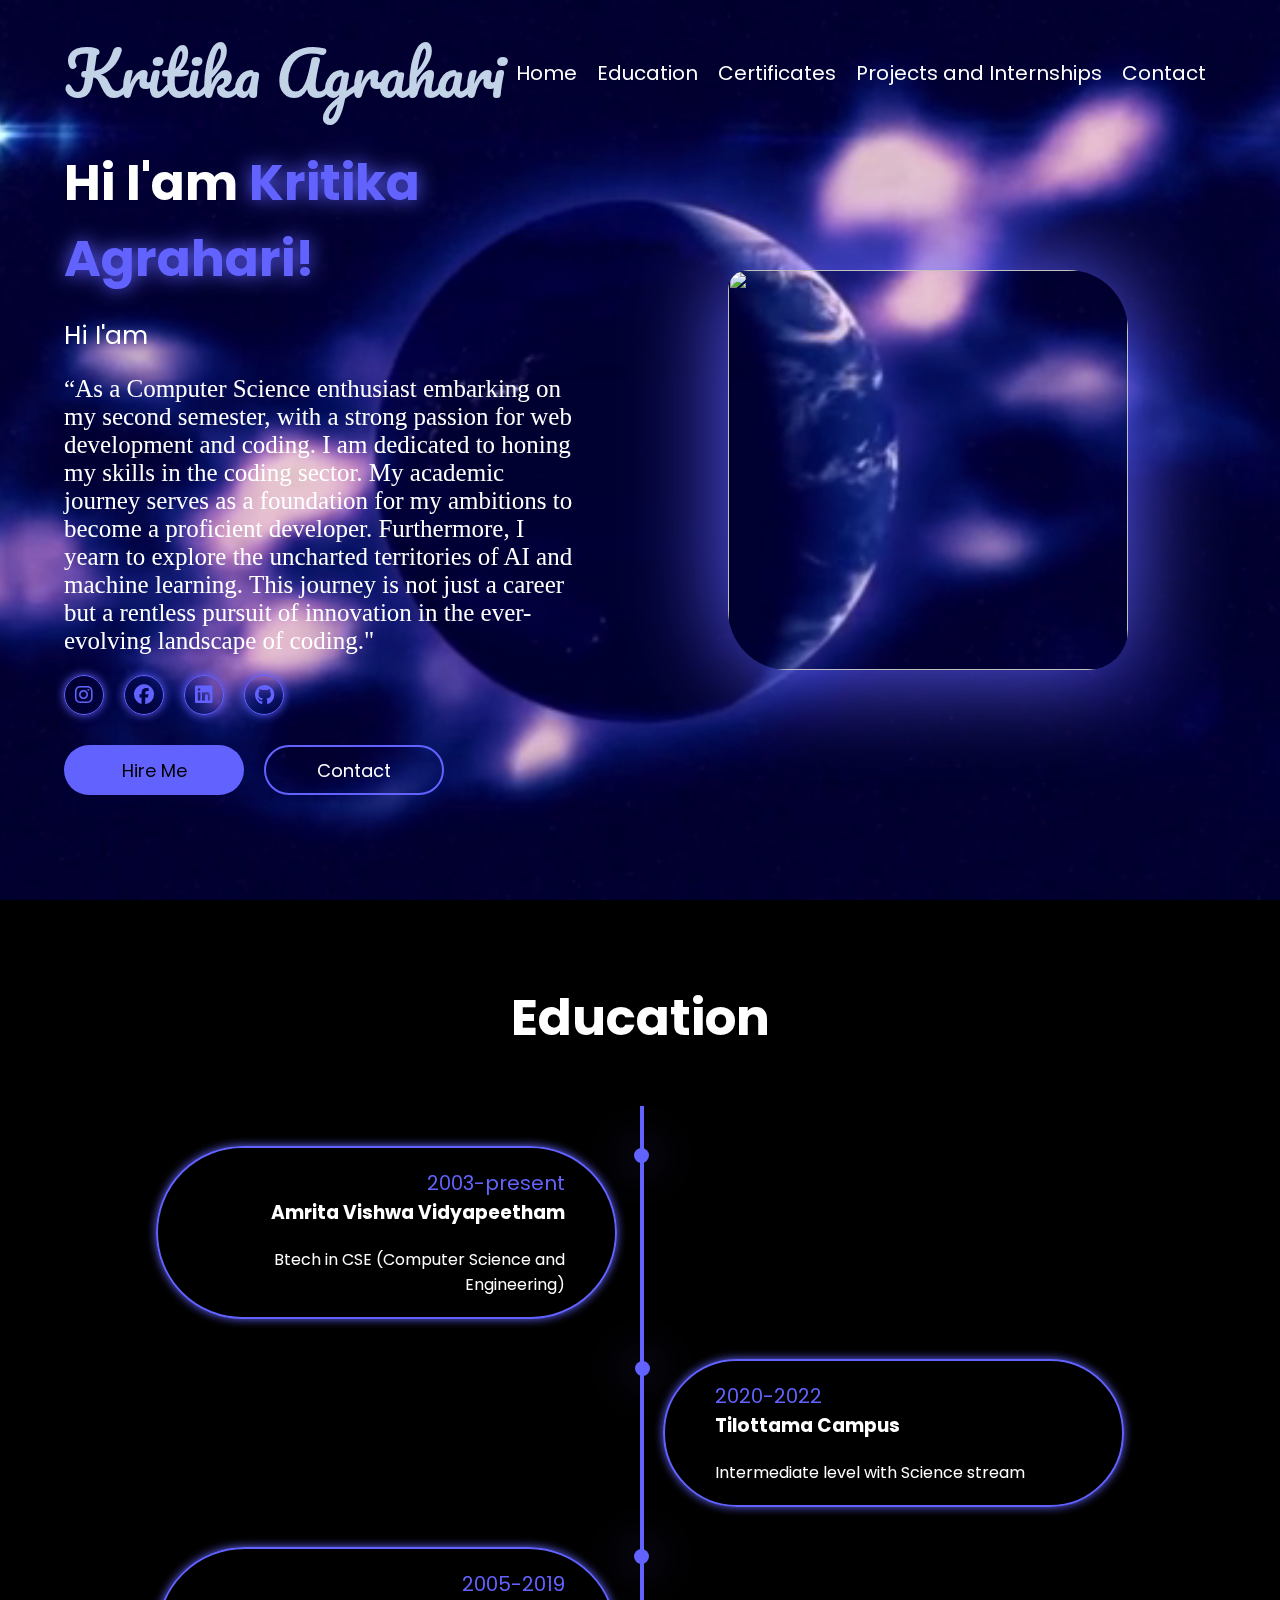
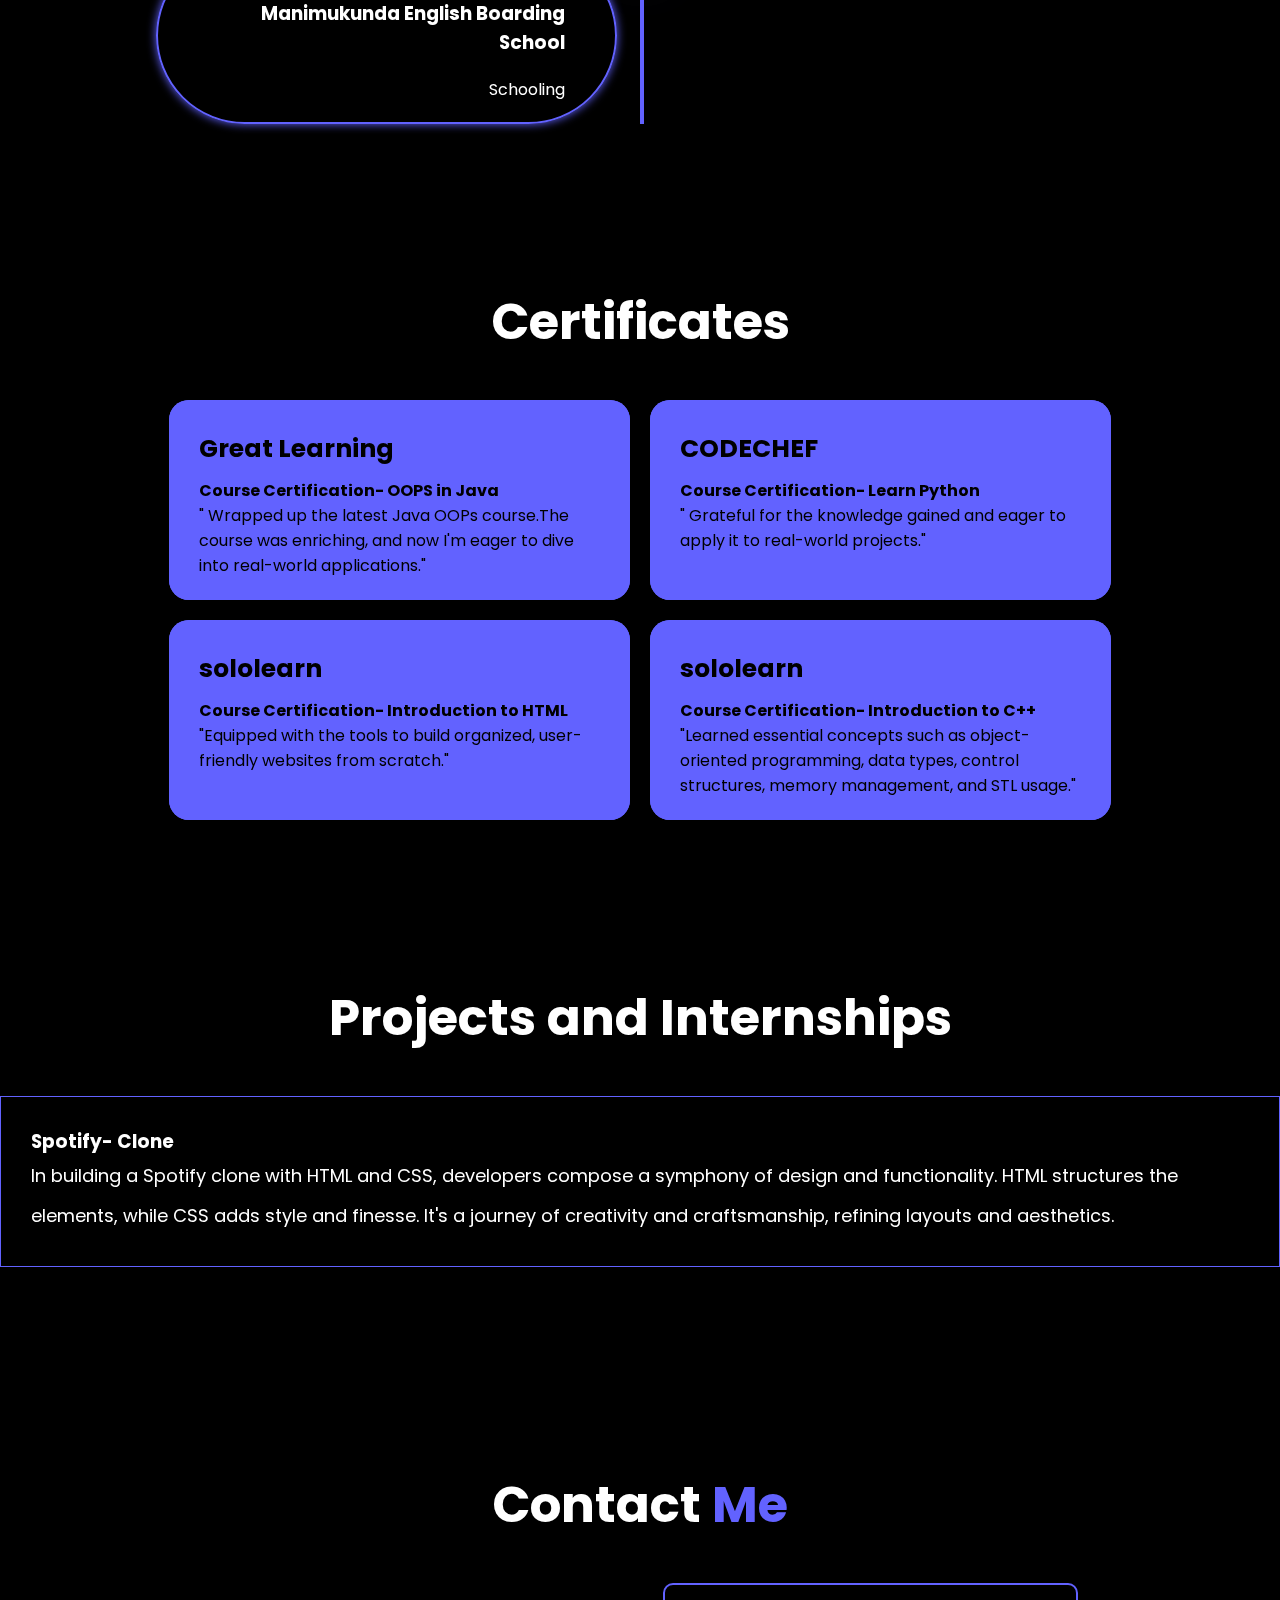
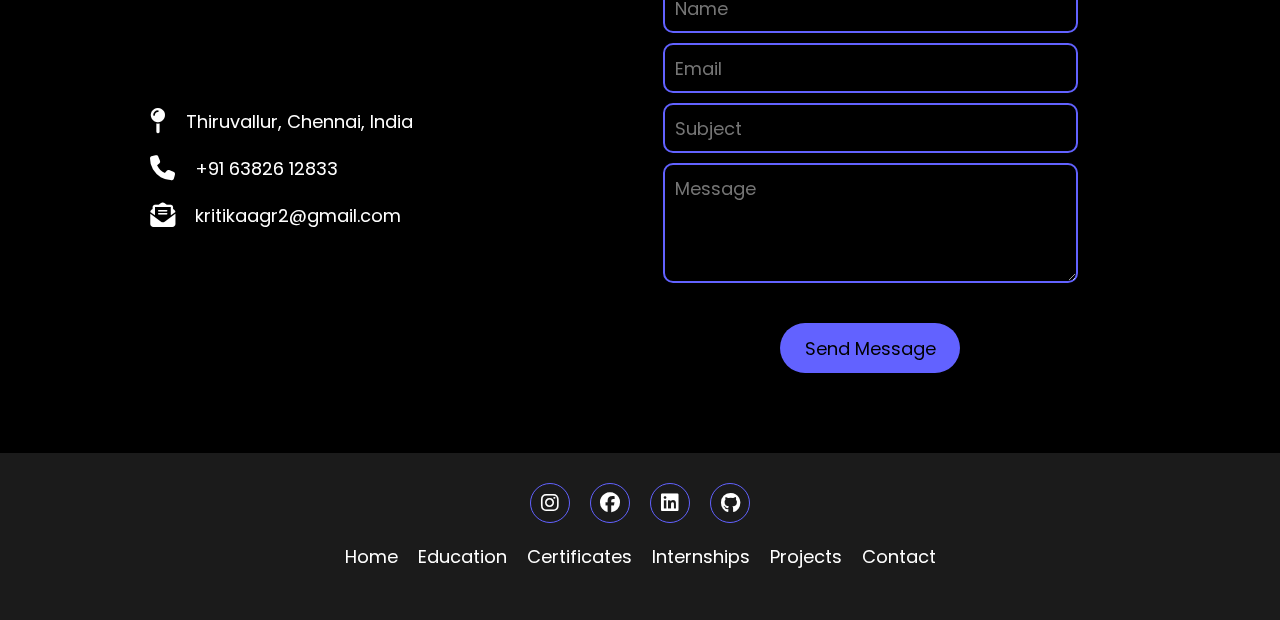
==== commit 90f5a5ad: "Update index.html" ====
--- a/index.html
+++ b/index.html
@@ -26,6 +26,7 @@
             <div class="logo">
                 <h2>Kritika Agrahari </h2>
             </div>
+            
             <nav id="nav">
                 <a href="#home"><p>Home</p></a>
                 <a href="#portfolio"><p>Education</p></a>
@@ -49,6 +50,7 @@
                 <h2>Hi I'am <span id="element"></span></h2>
                 <p>“As a Computer Science enthusiast embarking on my second semester, with a strong passion for web development and coding. I am dedicated to honing my skills in the coding sector. My academic journey serves as a foundation for my ambitions to become a proficient developer. Furthermore, I yearn to explore the uncharted territories of AI and machine learning. This journey is not just a career but a rentless pursuit of innovation in the ever-evolving landscape of coding."
                 </p>
+                
                 <div class="social_icons">
                     <i class="fa-brands fa-instagram"></i>
                     <i class="fa-brands fa-facebook"></i>
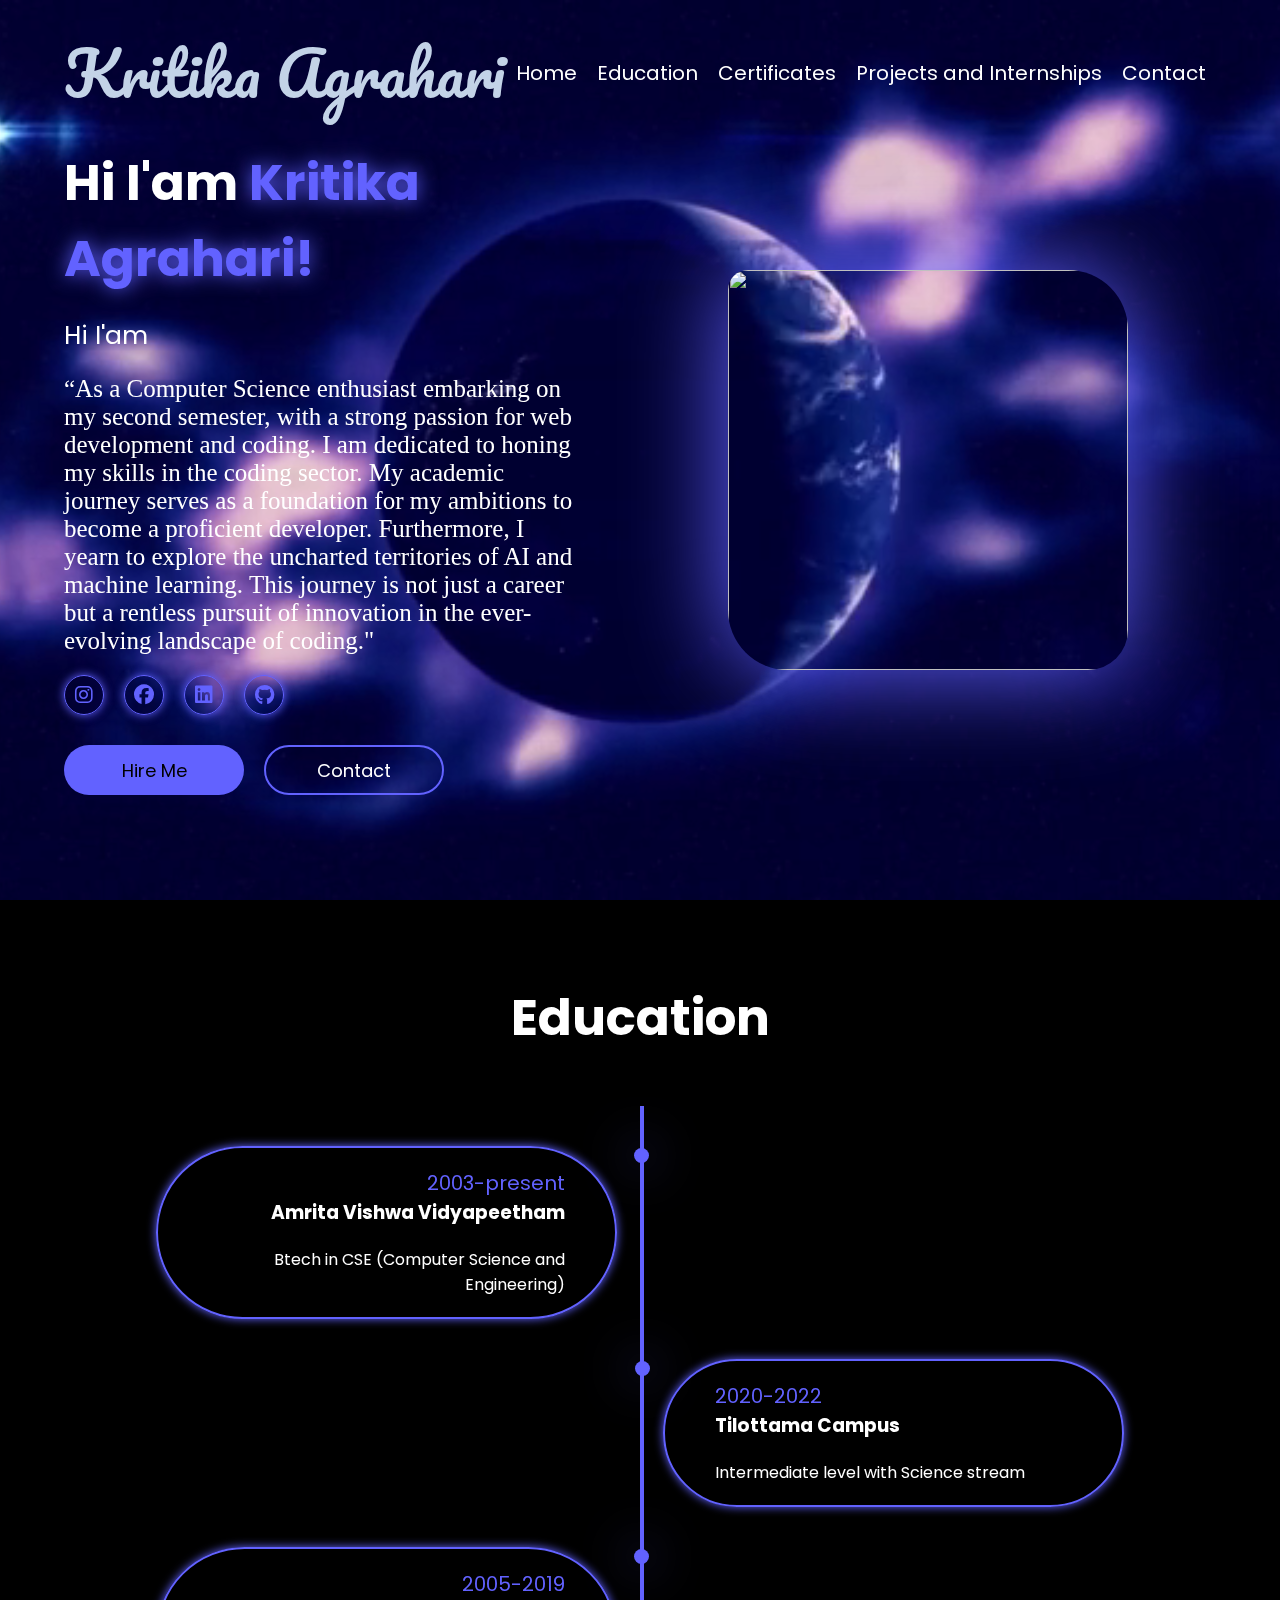
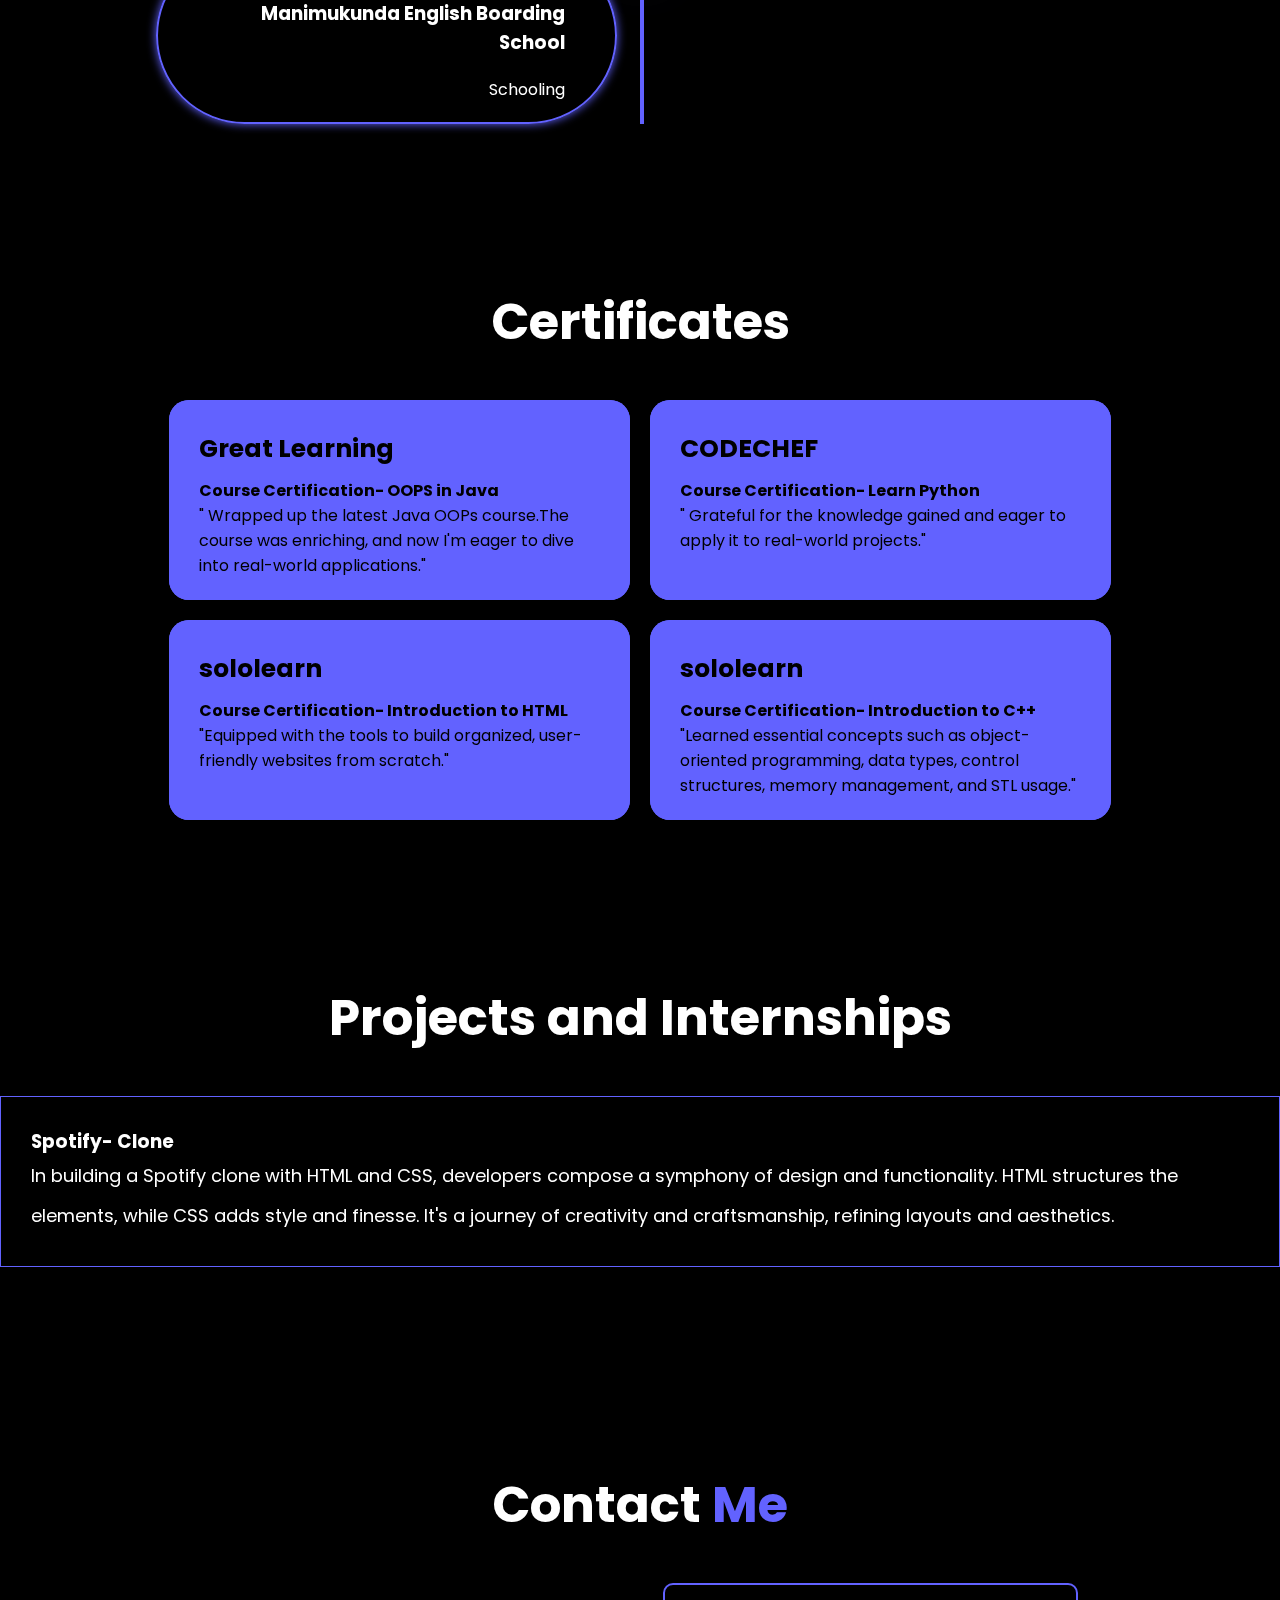
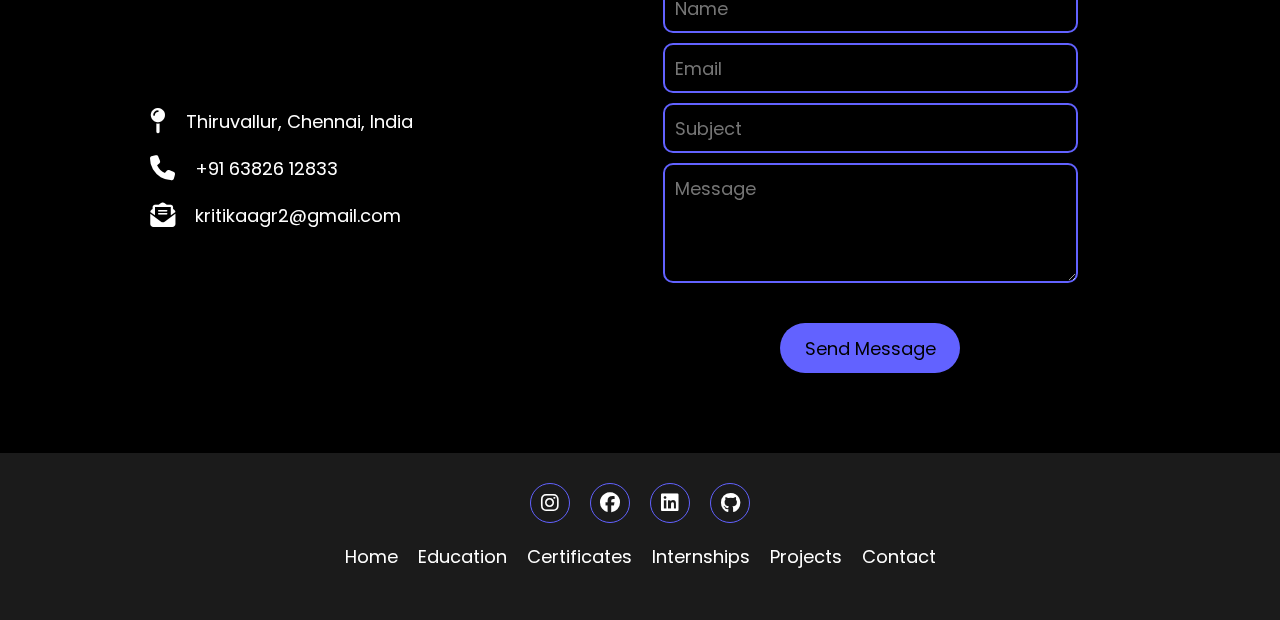
==== commit 2d2f9870: "Update index.html" ====
--- a/index.html
+++ b/index.html
@@ -56,8 +56,8 @@
                     <i class="fa-brands fa-facebook"></i>
                     <i class="fa-brands fa-linkedin"></i>
                     <i class="fa-brands fa-github"></i>
-
-                </div>
+                </div>
+                
                 <div class="btns">
                     <button>Hire Me</button>
                     <button>Contact</button>
